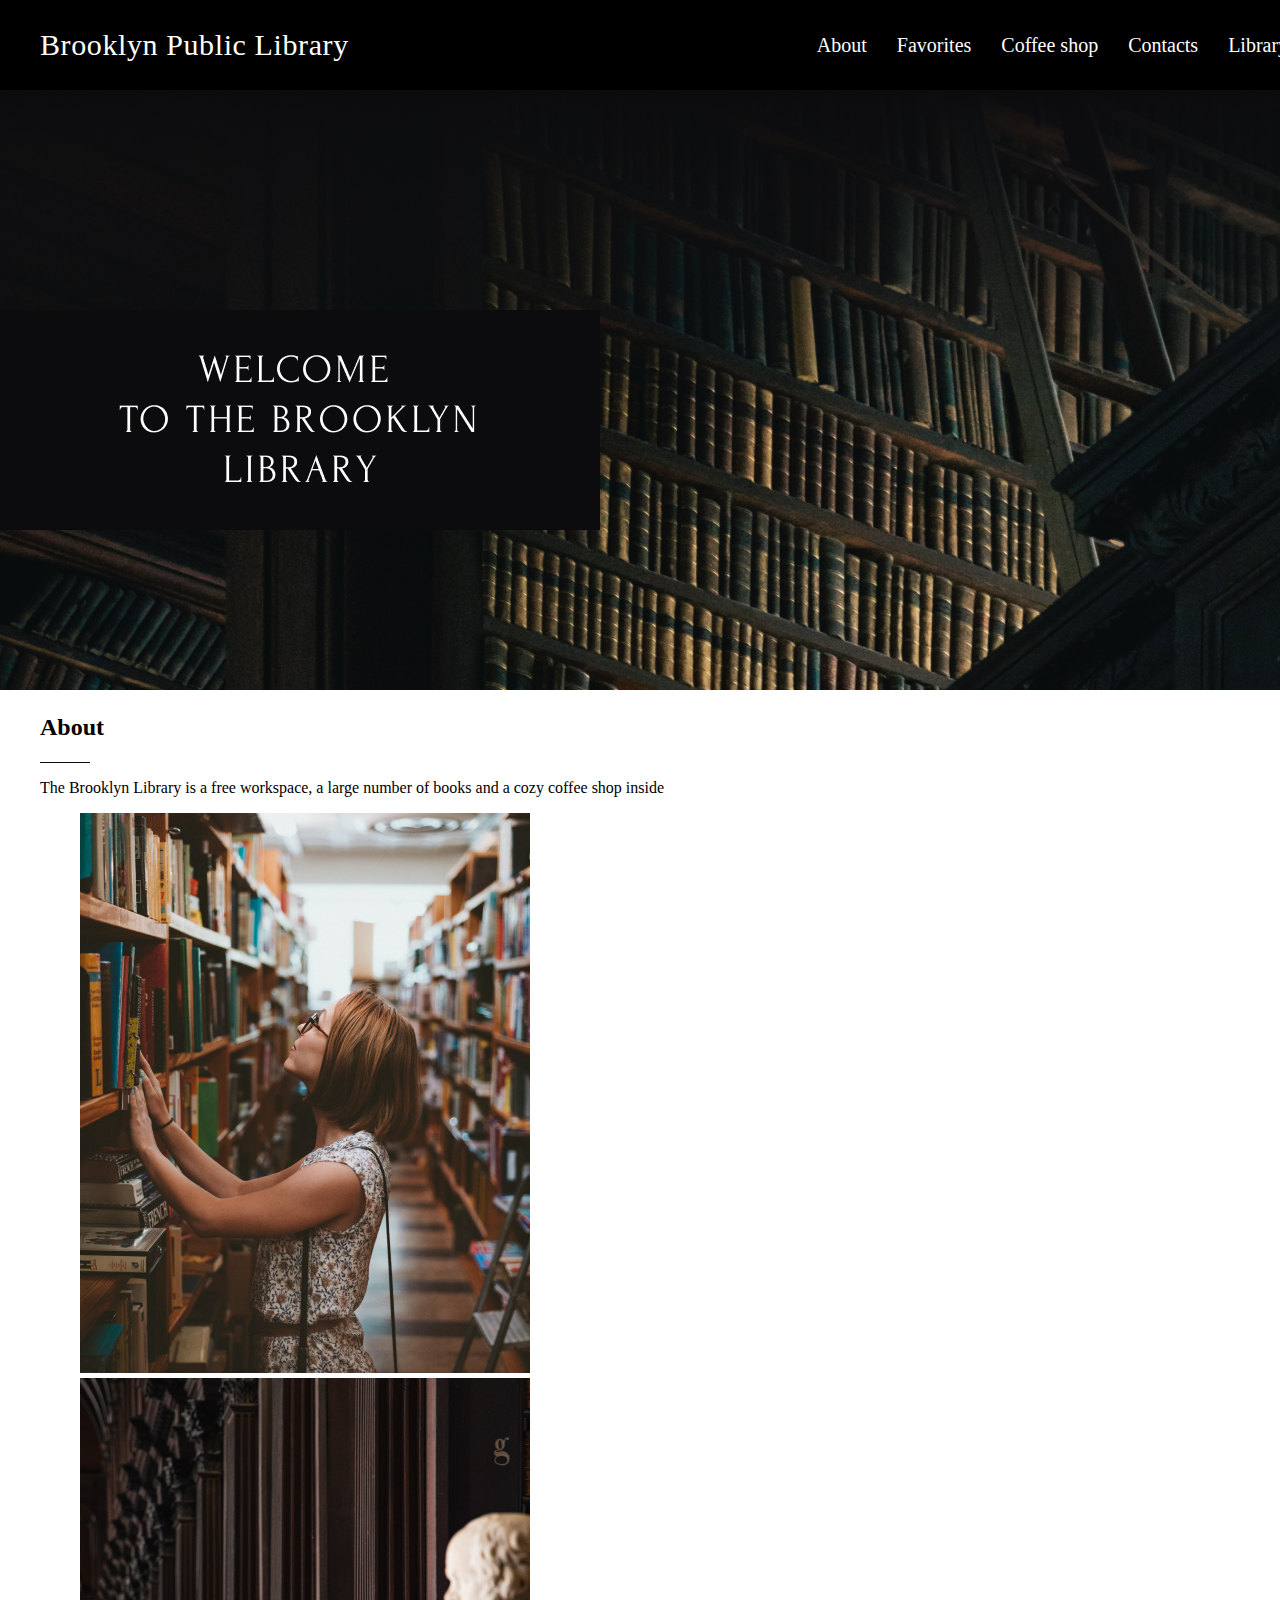
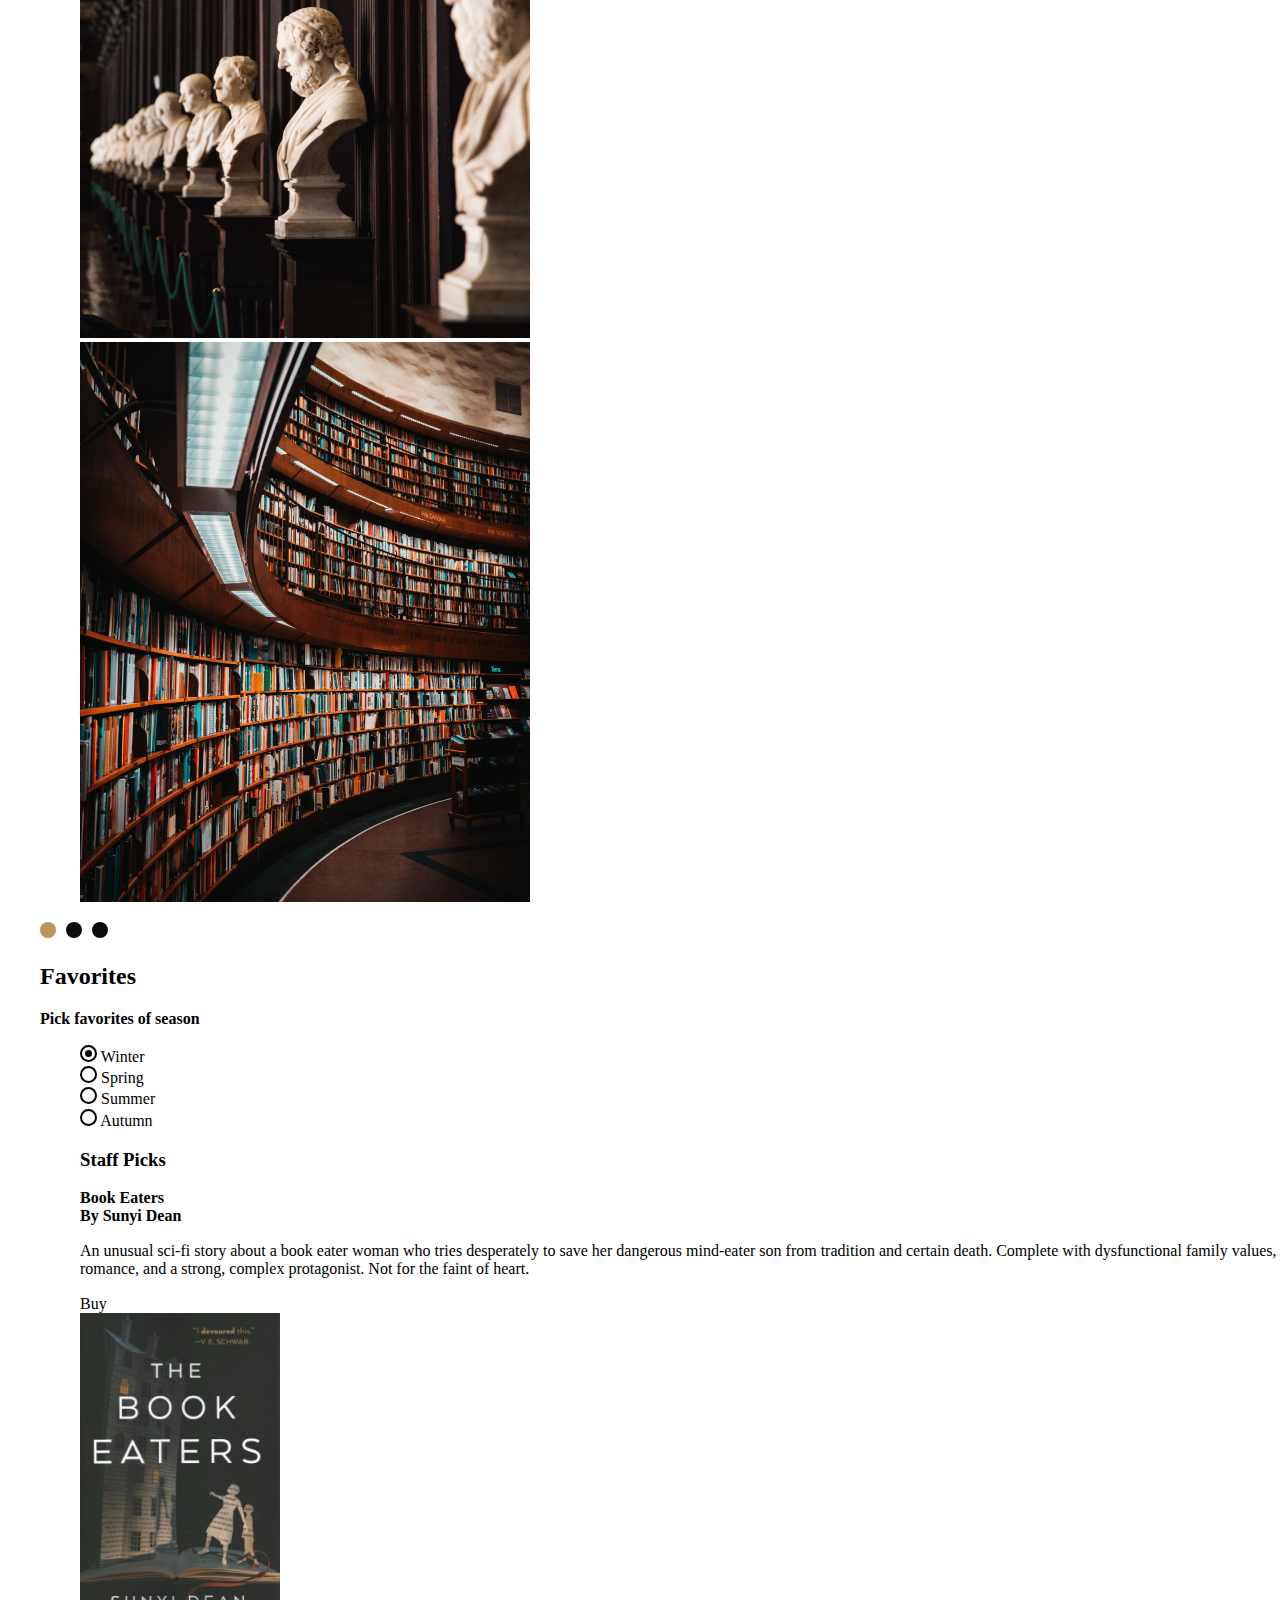
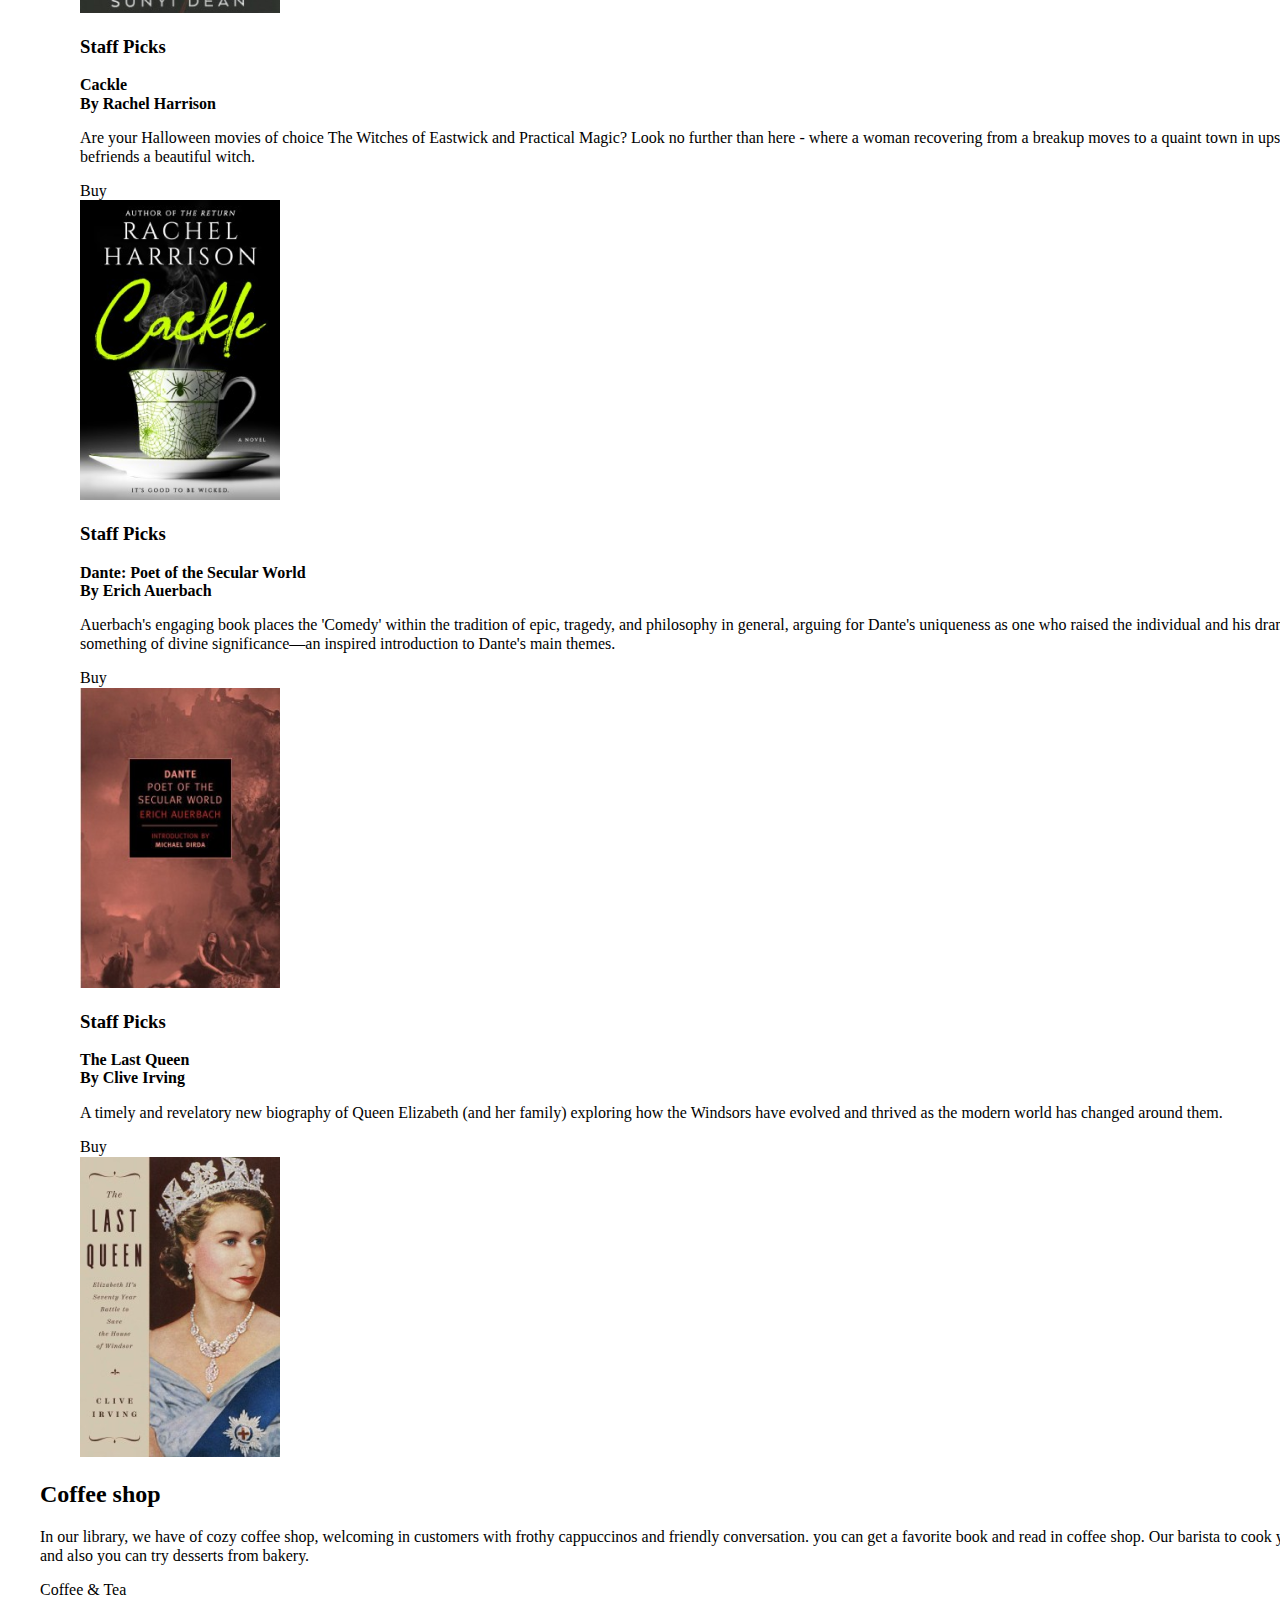
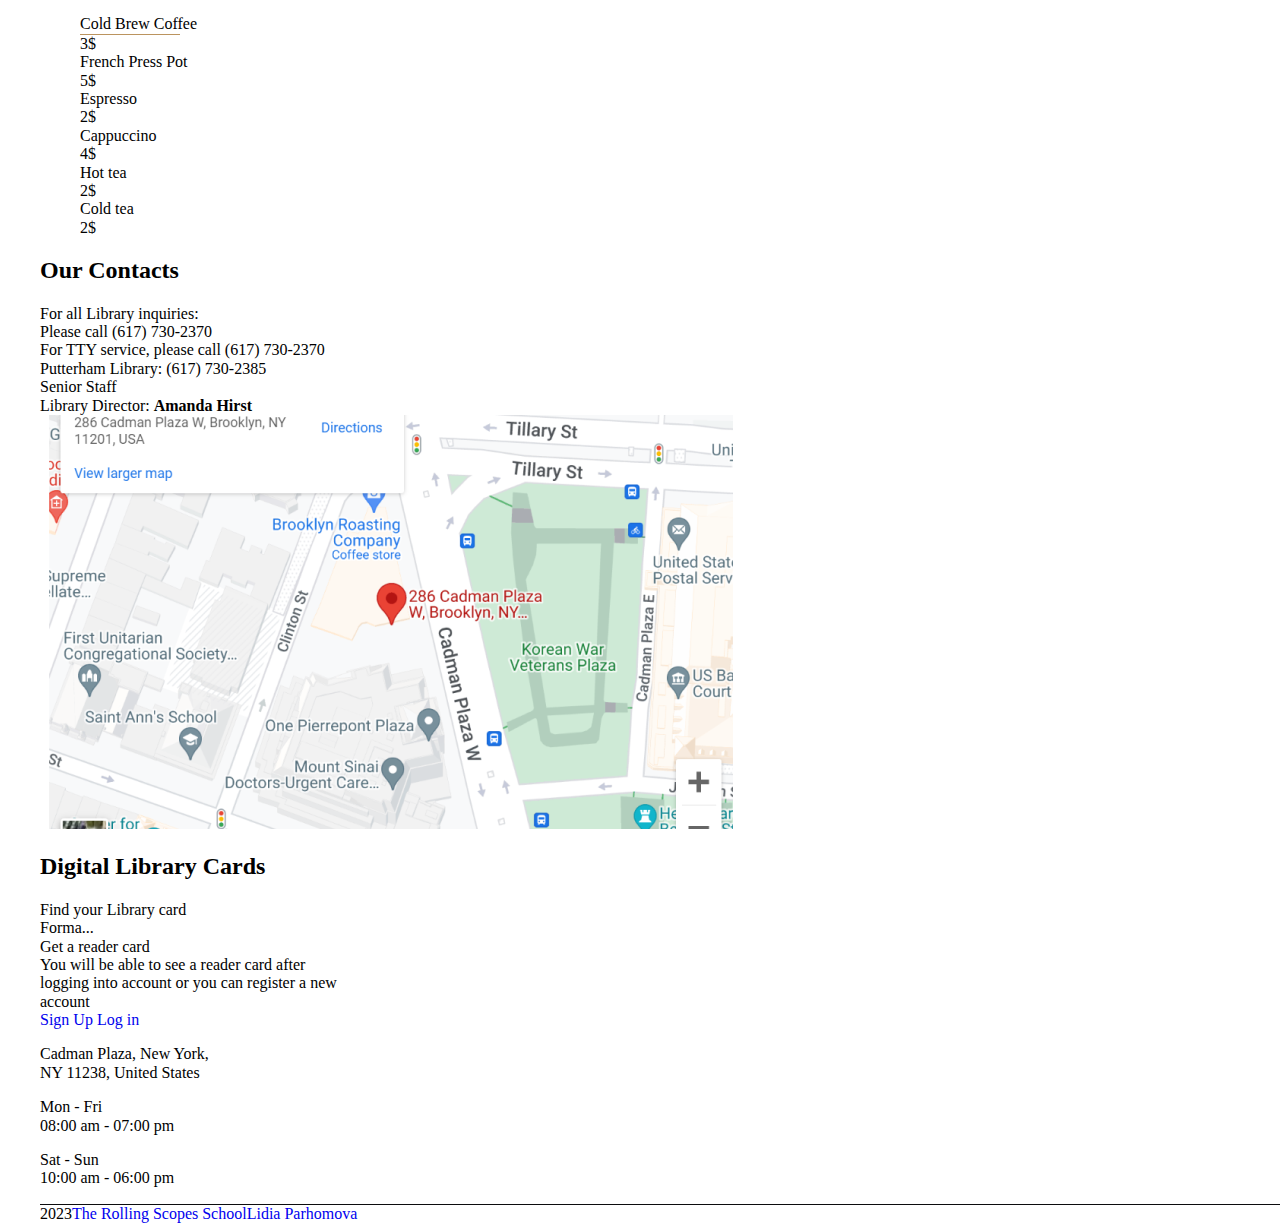
==== library/index.html @ a928fbb8 "feat: add basic page html" ====
<!DOCTYPE html>
<html lang="en">
<head>
  <meta charset="UTF-8">
  <meta name="viewport" content="width=device-width, initial-scale=1.0">
  <link rel="icon" href="img/favicon.ico">
  <title>Brooklyn Public Library</title>
  <link rel="stylesheet" href="css/normalize.css">
  <link rel="stylesheet" href="css/style.css">
</head>
<body>
  <header class="header">
    <div class="container header-container">
      <a href="#" class="logo">
        <h1 class="logo-text">Brooklyn Public Library</h1>
      </a>
      <nav class="nav">
        <ul class="nav-list">
          <li class="nav-item">
            <a href="" class="nav-link">About</a>
          </li>
          <li class="nav-item">
            <a href="" class="nav-link">Favorites</a>
          </li>
          <li class="nav-item">
            <a href="" class="nav-link">Coffee shop</a>
          </li>
          <li class="nav-item">
            <a href="" class="nav-link">Contacts</a>
          </li>
          <li class="nav-item">
            <a href="" class="nav-link">Library Card</a>
          </li>
        </ul>
      </nav>
      <a href="" class="icon-profil"><svg xmlns="http://www.w3.org/2000/svg" width="28" height="28" viewBox="0 0 28 28" fill="none">
        <path fill-rule="evenodd" clip-rule="evenodd"
          d="M28 14C28 21.732 21.732 28 14 28C6.26801 28 0 21.732 0 14C0 6.26801 6.26801 0 14 0C21.732 0 28 6.26801 28 14ZM18.6667 7.77778C18.6667 10.3551 16.5774 12.4444 14.0001 12.4444C11.4227 12.4444 9.33339 10.3551 9.33339 7.77778C9.33339 5.20045 11.4227 3.11111 14.0001 3.11111C16.5774 3.11111 18.6667 5.20045 18.6667 7.77778ZM19.4998 16.2781C20.9584 17.7367 21.7778 19.715 21.7778 21.7778H14L6.22225 21.7778C6.22225 19.715 7.0417 17.7367 8.50031 16.2781C9.95893 14.8194 11.9372 14 14 14C16.0628 14 18.0411 14.8194 19.4998 16.2781Z"
          fill="white" />
      </svg></a>
    </div>
  </header>
  <main>
    <section class="section-welcome">
      <img src="img/Welcome.png" alt="welcome" class="welcome">
    </section>

    <section class="section-about">
      <div class="container">
        <h2 class="section-heading">About</h2>
        <div class="section-line" style="background-color:#0C0C0E; width:50px; height:1px;"></div>
        <p class="section-about-description">
          The Brooklyn Library is a free workspace, a large number of books and a cozy coffee shop inside
        </p>
        <ul class="section-about-list">
          <li class="section-abou-item">
            <img class="section-about-img" src="img/image 1.png" alt="img1">
          </li>
          <li class="section-abou-item">
            <img class="section-about-img" src="img/image 2.png" alt="img2">
          </li>
          <li class="section-abou-item">
            <img class="section-about-img" src="img/image 3.png" alt="img3">
          </li>
        </ul>
        <div class="section-about-carusel">
          <svg xmlns="http://www.w3.org/2000/svg" width="68" height="16" viewBox="0 0 68 16" fill="none">
            <rect width="16" height="16" rx="8" fill="#BB945F" />
            <rect x="26" width="16" height="16" rx="8" fill="#0C0C0E" />
            <rect x="52" width="16" height="16" rx="8" fill="#0C0C0E" />
          </svg>
        </div>
      </div>
    </section>

    <section class="section-favorites">
      <div class="container">
        <h2 class="section-heading">Favorites</h2>
        <div class="section-line"></div>
        <strong class="section-favorites-sub-titel">Pick favorites of season</strong>
        <div class="section-favorites-radiobutons">
          <ul class="section-favorites-radiobutons-list">
            <li class="section-favorites-radiobutons-item">
              <svg xmlns="http://www.w3.org/2000/svg" width="17" height="17" viewBox="0 0 17 17" fill="none">
                <circle cx="8.5" cy="8.5" r="7.5" stroke="black" stroke-width="2" />
                <circle cx="8.5" cy="8.5" r="3.5" fill="black" />
              </svg>
              <span class="section-favorites-radiobutons-list-season">Winter</span>
            </li>
            <li class="section-favorites-radiobutons-item">
              <svg xmlns="http://www.w3.org/2000/svg" width="17" height="17" viewBox="0 0 17 17" fill="none">
                <circle cx="8.5" cy="8.5" r="7.5" stroke="black" stroke-width="2" />
              </svg>
              <span class="section-favorites-radiobutons-list-season">Spring</span>
            </li>
            <li class="section-favorites-radiobutons-item">
              <svg xmlns="http://www.w3.org/2000/svg" width="17" height="17" viewBox="0 0 17 17" fill="none">
                <circle cx="8.5" cy="8.5" r="7.5" stroke="black" stroke-width="2" />
              </svg>
              <span class="section-favorites-radiobutons-list-season">Summer</span>
            </li>
            <li class="section-favorites-radiobutons-item">
              <svg xmlns="http://www.w3.org/2000/svg" width="17" height="17" viewBox="0 0 17 17" fill="none">
                <circle cx="8.5" cy="8.5" r="7.5" stroke="black" stroke-width="2" />
              </svg>
              <span class="section-favorites-radiobutons-list-season">Autumn</span>
            </li>
          </ul>
        </div>
        <div class="section-favorites-cards">
          <div class="section-favorites-conteiner">
            <ul class="section-favorites-cards-list">
              <li class="section-favorites-cards-item">
                <div class="">
                  <h3 class="section-favorites-cards-item-heading">Staff Picks</h3>
                  <div class="section-favorites-cards-item-line"></div>
                  <strong class="section-favorites-cards-item-title">
                    <span class="upercase"> Book Eaters</span> <br> By Sunyi Dean
                  </strong>
                  <p class="section-favorites-cards-item-description">
                    An unusual sci-fi story about a book eater woman who tries desperately to save her dangerous mind-eater son from
                    tradition and certain death. Complete with dysfunctional family values, light Sapphic romance, and a strong, complex
                    protagonist. Not for the faint of heart.
                  </p>
                  <div class="buton">
                    Buy
                  </div>
                </div>
                <img src="img/book1.png" alt="book">
              </li>
              <li class="section-favorites-cards-item">
                <div class="">
                  <h3 class="section-favorites-cards-item-heading">Staff Picks</h3>
                  <div class="section-favorites-cards-item-line"></div>
                  <strong class="section-favorites-cards-item-title">
                    <span class="upercase">Cackle
                    </span> <br> By Rachel Harrison
                  </strong>
                  <p class="section-favorites-cards-item-description">
                    Are your Halloween movies of choice The Witches of Eastwick and Practical Magic? Look no further than here - where a
                    woman recovering from a breakup moves to a quaint town in upstate New York and befriends a beautiful witch.
                  </p>
                  <div class="buton">
                    Buy
                  </div>
                </div>
                <img src="img/book3.png" alt="book">
              </li>
              <li class="section-favorites-cards-item">
                <div class="">
                  <h3 class="section-favorites-cards-item-heading">Staff Picks</h3>
                  <div class="section-favorites-cards-item-line"></div>
                  <strong class="section-favorites-cards-item-title">
                    <span class="upercase">Dante: Poet of the Secular World
                    </span> <br>By Erich Auerbach
                  </strong>
                  <p class="section-favorites-cards-item-description">
                    Auerbach's engaging book places the 'Comedy' within the tradition of epic, tragedy, and philosophy in general, arguing
                    for Dante's uniqueness as one who raised the individual and his drama of soul into something of divine significance—an
                    inspired introduction to Dante's main themes.
                  </p>
                  <div class="buton">
                    Buy
                  </div>
                </div>
                <img src="img/book2.png" alt="book">
              </li>
              <li class="section-favorites-cards-item">
                <div class="">
                  <h3 class="section-favorites-cards-item-heading">Staff Picks</h3>
                  <div class="section-favorites-cards-item-line"></div>
                  <strong class="section-favorites-cards-item-title">
                    <span class="upercase">The Last Queen
                    </span> <br>By Clive Irving
                  </strong>
                  <p class="section-favorites-cards-item-description">
                    A timely and revelatory new biography of Queen Elizabeth (and her family) exploring how the Windsors have evolved and
                    thrived as the modern world has changed around them.
                  </p>
                  <div class="buton-hower">
                    Buy
                  </div>
                </div>
                <img src="img/book4.png" alt="book">
              </li>
            </ul>
          </div>
        </div>
      </div>
    </section>

    <section class="section-coffee-shop">
      <div class="container">
        <h2 class="section-heading">
          Coffee shop
        </h2>
        <div class="section-line"></div>
        <p class="section-coffee-shop-description">
          In our library, we have of cozy coffee shop, welcoming in customers with frothy cappuccinos and friendly conversation.
          you can get a favorite book and read in coffee shop. Our barista to cook you best coffee, and also you can try desserts
          from bakery.
        </p>
        <div class="section-coffee-shop-blocks">
          <div class="section-coffee-shop-blocks-section1">
            <div class="section-heading-coffeeshop">
              Coffee & Tea
            </div>
            <ul class="section-coffee-shop-blocks-items">
              <li class="section-coffee-shop-blocks-punkt">
                <span class="">Cold Brew Coffee</span><div class="section-coffee-shop-blocks-punkt-line" style="background-color:#BB945F; width:100px; height:1px;"></div>3$
              </li>
              <li class="section-coffee-shop-blocks-punkt">
                <span class="">French Press Pot</span><div class="section-coffee-shop-blocks-punkt-line"></div>5$
              </li>
              <li class="section-coffee-shop-blocks-punkt">
                <span class="">Espresso</span><div class="section-coffee-shop-blocks-punkt-line"></div>2$
              </li>
              <li class="section-coffee-shop-blocks-punkt">
                <span class="">Cappuccino</span><div class="section-coffee-shop-blocks-punkt-line"></div>4$
              </li>
              <li class="section-coffee-shop-blocks-punkt">
                <span class="">Hot tea</span><div class="section-coffee-shop-blocks-punkt-line"></div>2$
              </li>
              <li class="section-coffee-shop-blocks-punkt">
                <span class="">Cold tea</span><div class="section-coffee-shop-blocks-punkt-line"></div>2$
              </li>
            </ul>
          </div>
        </div>
      </div>
    </section>

    <section class="section-contacts">
      <div class="container">
        <h2 class="section-heading">Our Contacts</h2>
        <div class="section-line"></div>
        <div>
          <div class="section-contacts-descriptio">
            <div class="section-contacts-descriptio-title">
              For all Library inquiries:
            </div>
            <div class="section-contacts-descriptio-item">
              Please call (617) 730-2370
            </div>
            <div class="section-contacts-descriptio-item">
              For TTY service, please call (617) 730-2370
            </div>
            <div class="section-contacts-descriptio-item">
              Putterham Library: (617) 730-2385
            </div>
            <div class="section-contacts-descriptio-title">
              Senior Staff
            </div>
            <div class="section-contacts-descriptio-item">
              Library Director: <strong> Amanda Hirst</strong>
            </div>
          </div>
          <div class="section-contacts-map">
            <img src="img/map.png" alt="map">
          </div>
        </div>
      </div>
    </section>
    <section class="section-cards">
      <div class="container">
        <h2 class="section-heading">
          Digital Library Cards
        </h2>
        <div class="section-line"></div>
        <div class="section-cards-blok-forma">
          <div class="section-cards-blok-form-titel">
            Find your Library card
          </div>
          <div class="section-cards-blok-form">
            Forma...
          </div>
        </div>
        <div class="section-cards-blok-description">
          <div class="section-cards-blok-description-title">
            Get a reader card
          </div>
          <div class="section-cards-blok-description-text">
            You will be able to see a reader card after<br> logging into account or you can register a new<br> account
          </div>
          <div class="section-cards-blok-description-btns">
            <a href="#">Sign Up</a> <a href="#">Log in</a>
          </div>
        </div>
      </div>
    </section>
  </main>
  <footer>
    <div class="container">
      <div>
        <div>
          <p> Cadman Plaza, New York,<br> NY 11238, United States</p>
          <div class="">
            <ul class="footer-social-list">
              <li class="footer-social-item">
                <a class="footer-social-link">
                  <span class="footer-social-icon"></span>
                </a>
              </li>
              <li class="footer-social-item">
                <a class="footer-social-link">
                  <span class="footer-social-icon"></span>
                </a>
              </li>
              <li class="footer-social-item">
                <a class="footer-social-link">
                  <span class="footer-social-icon"></span>
                </a>
              </li>
            </ul>
          </div>
        </div>
        <div>
          <p>Mon - Fri<br> 08:00 am - 07:00 pm</p>
          <p>Sat - Sun<br> 10:00 am - 06:00 pm</p>
        </div>
      </div>
      <div class="section-line" style="background-color:#0C0C0E; width:1400px; height:1px;"></div>
      <div>2023<a href="https://rs.school/js-stage0/">The Rolling Scopes School</a><a href="#">Lidia Parhomova</a></div>
    </div>
  </footer>
</body>
</html>
---- library/css/style.css ----
*{
  box-sizing:border-box;
}
body{
  width: 1440px;
}
ul{
  list-style: none;
}
a{
  text-decoration: none;
}
img{
  max-width: 100%;
}
.container{
  max-width: 1400px;
  margin-left: auto;
  margin-right: auto;
  padding-left: 20px;
  padding-right: 20px;
}
.header{
  background-color:black;
  height: 90px;
}
.header-container{
  display: flex;
  height: 100%;
  align-items: center;
}
.logo{
  margin-right: auto;
}
.logo-text{
  color: #FFF;
    font-family: Forum;
    font-size: 30px;
    font-style: normal;
    font-weight: 400;
    line-height: 50px;
    letter-spacing: 0.6px;
}
.nav-list{
  display: flex;
}
.nav-item:not(:last-child){
  margin-right: 30px;
}
.icon-profil{
  margin-left: 40px;
}
.nav-link{
  color: #FFF;
    font-family: Inter;
    font-size: 20px;
    font-style: normal;
    font-weight: 400;
    line-height: 50px;
}
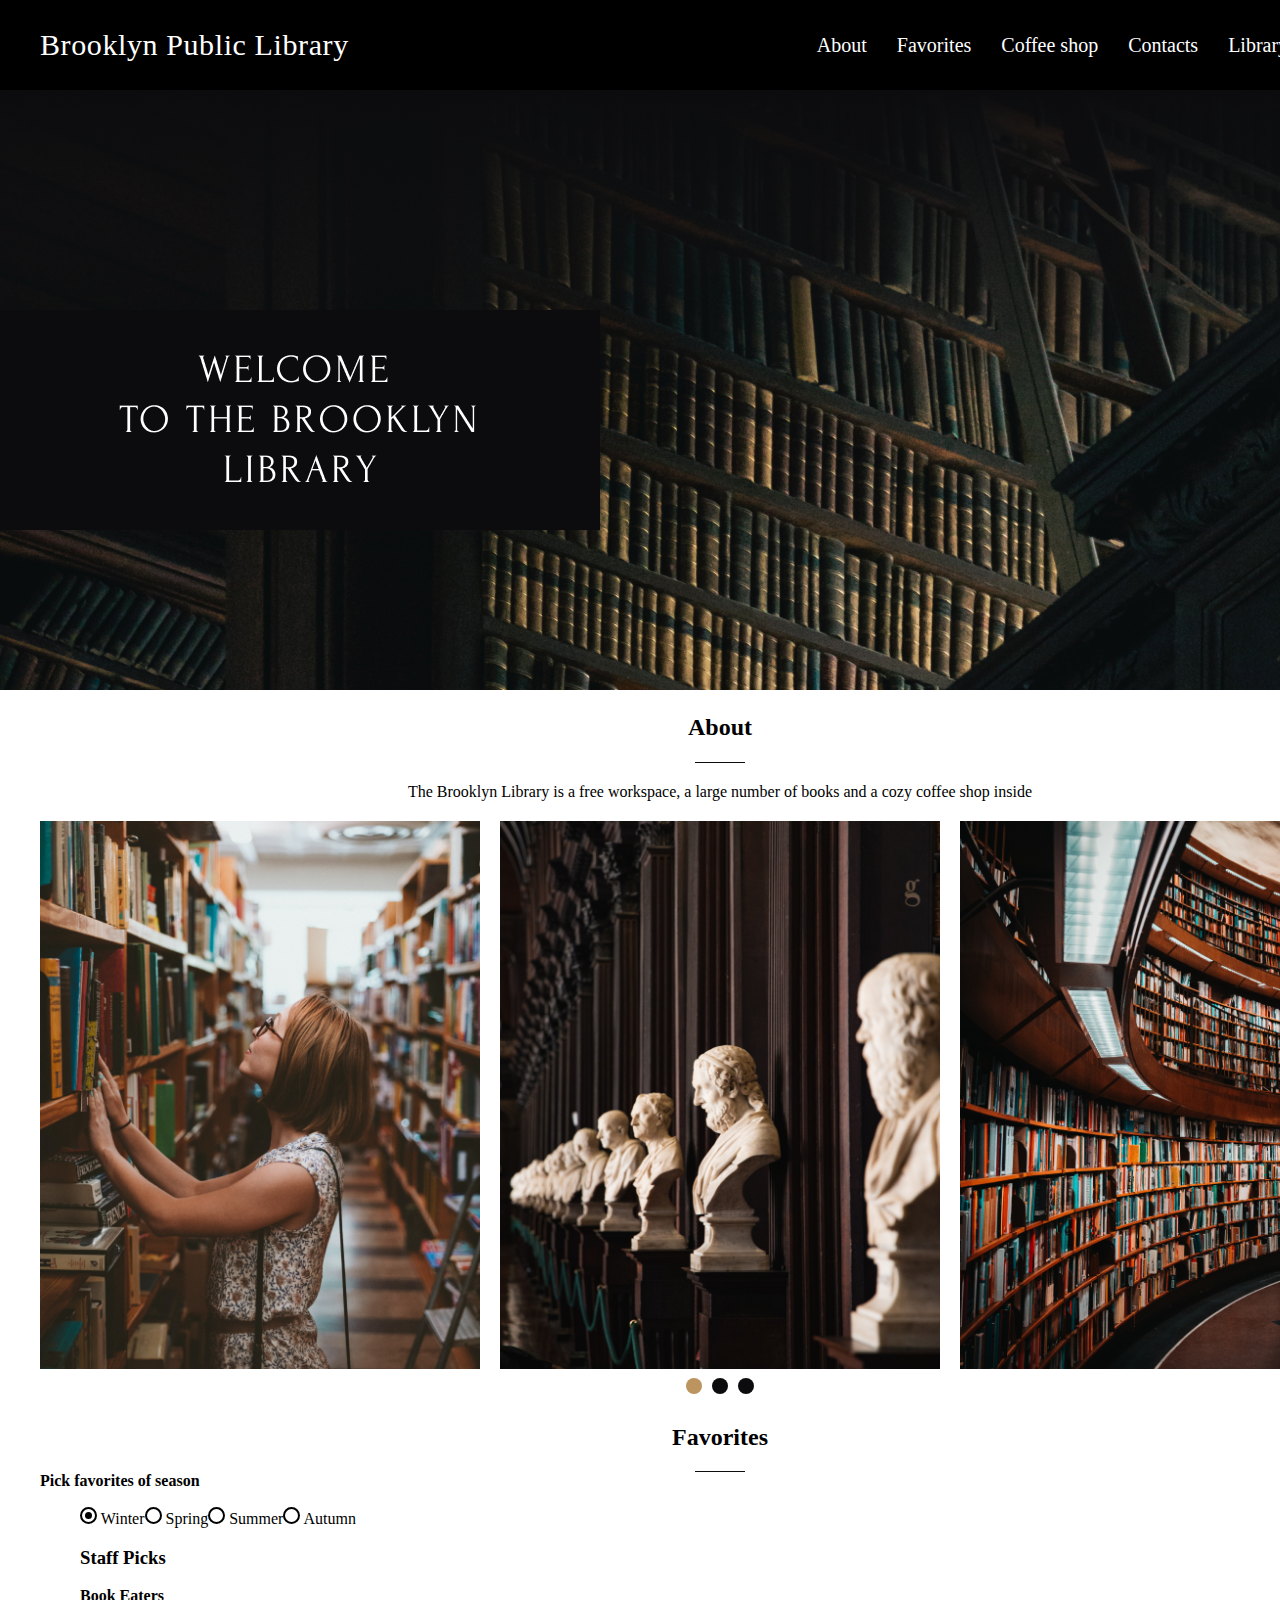
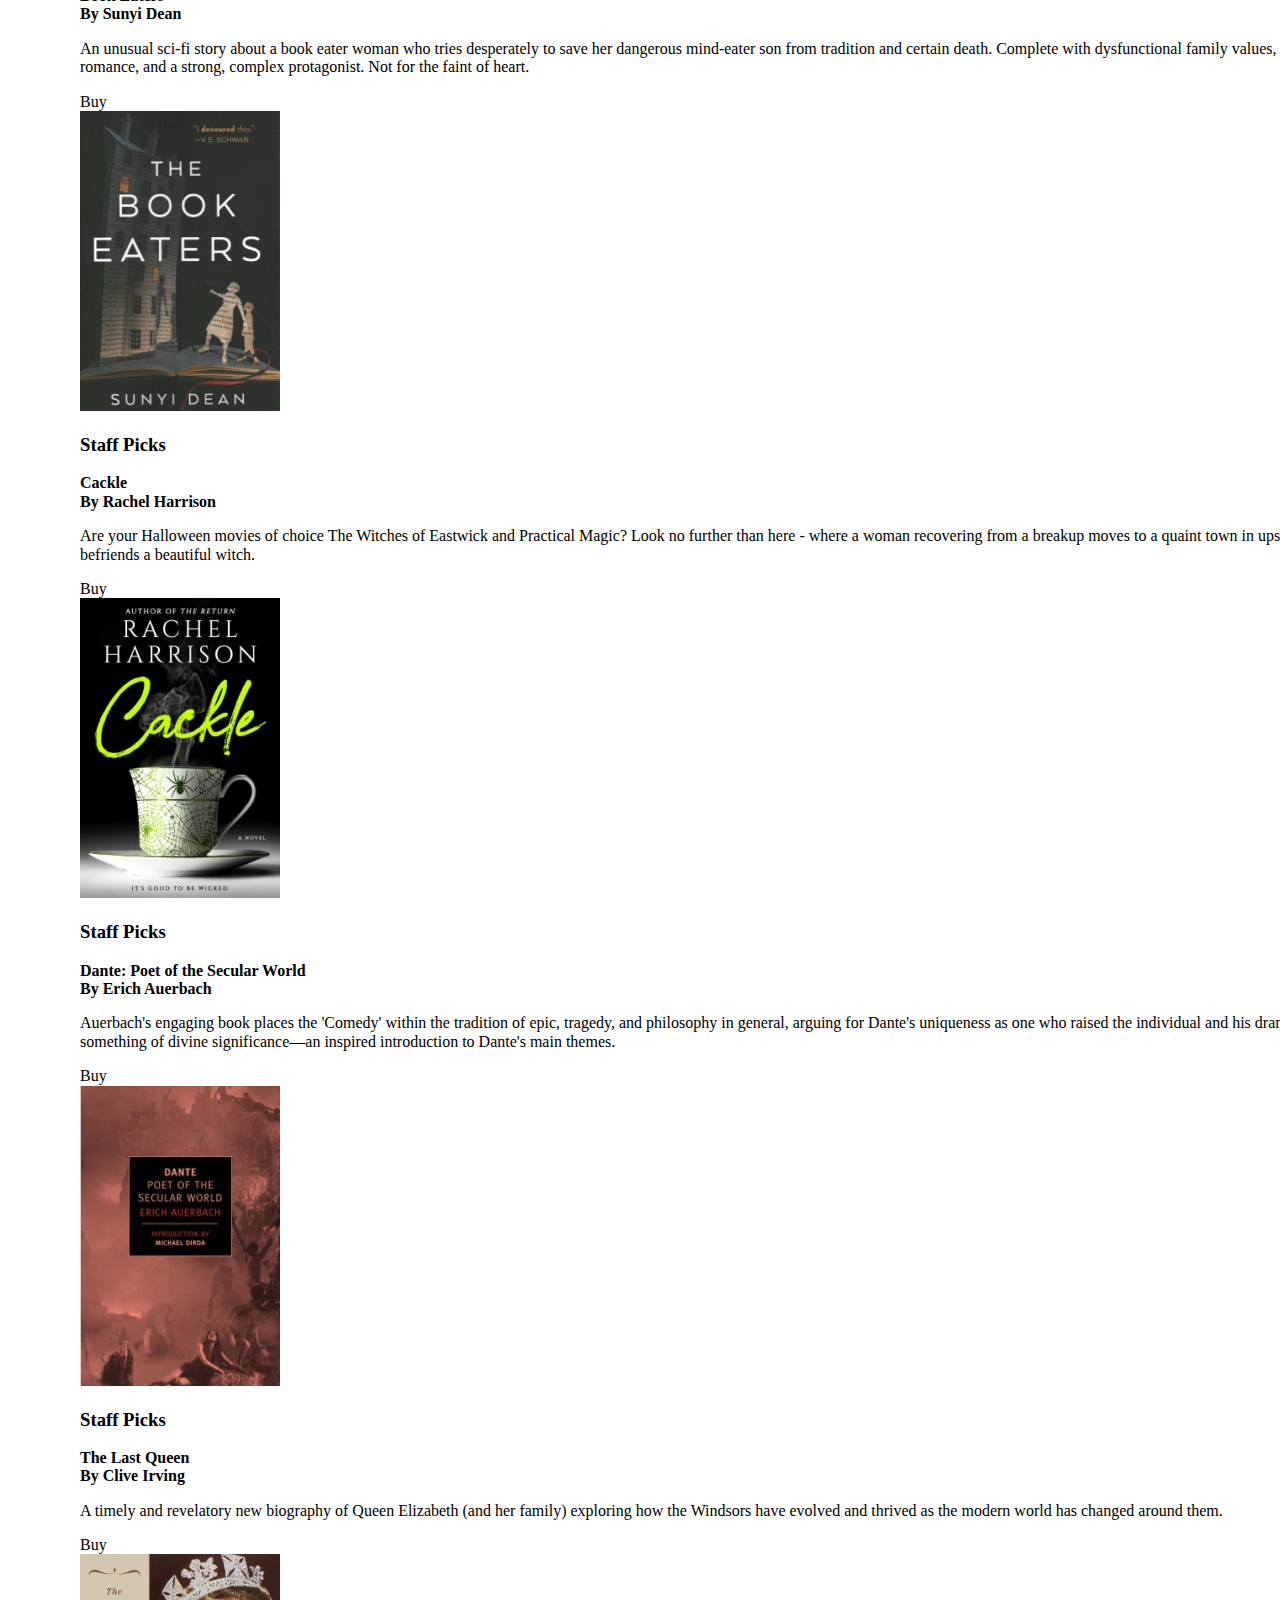
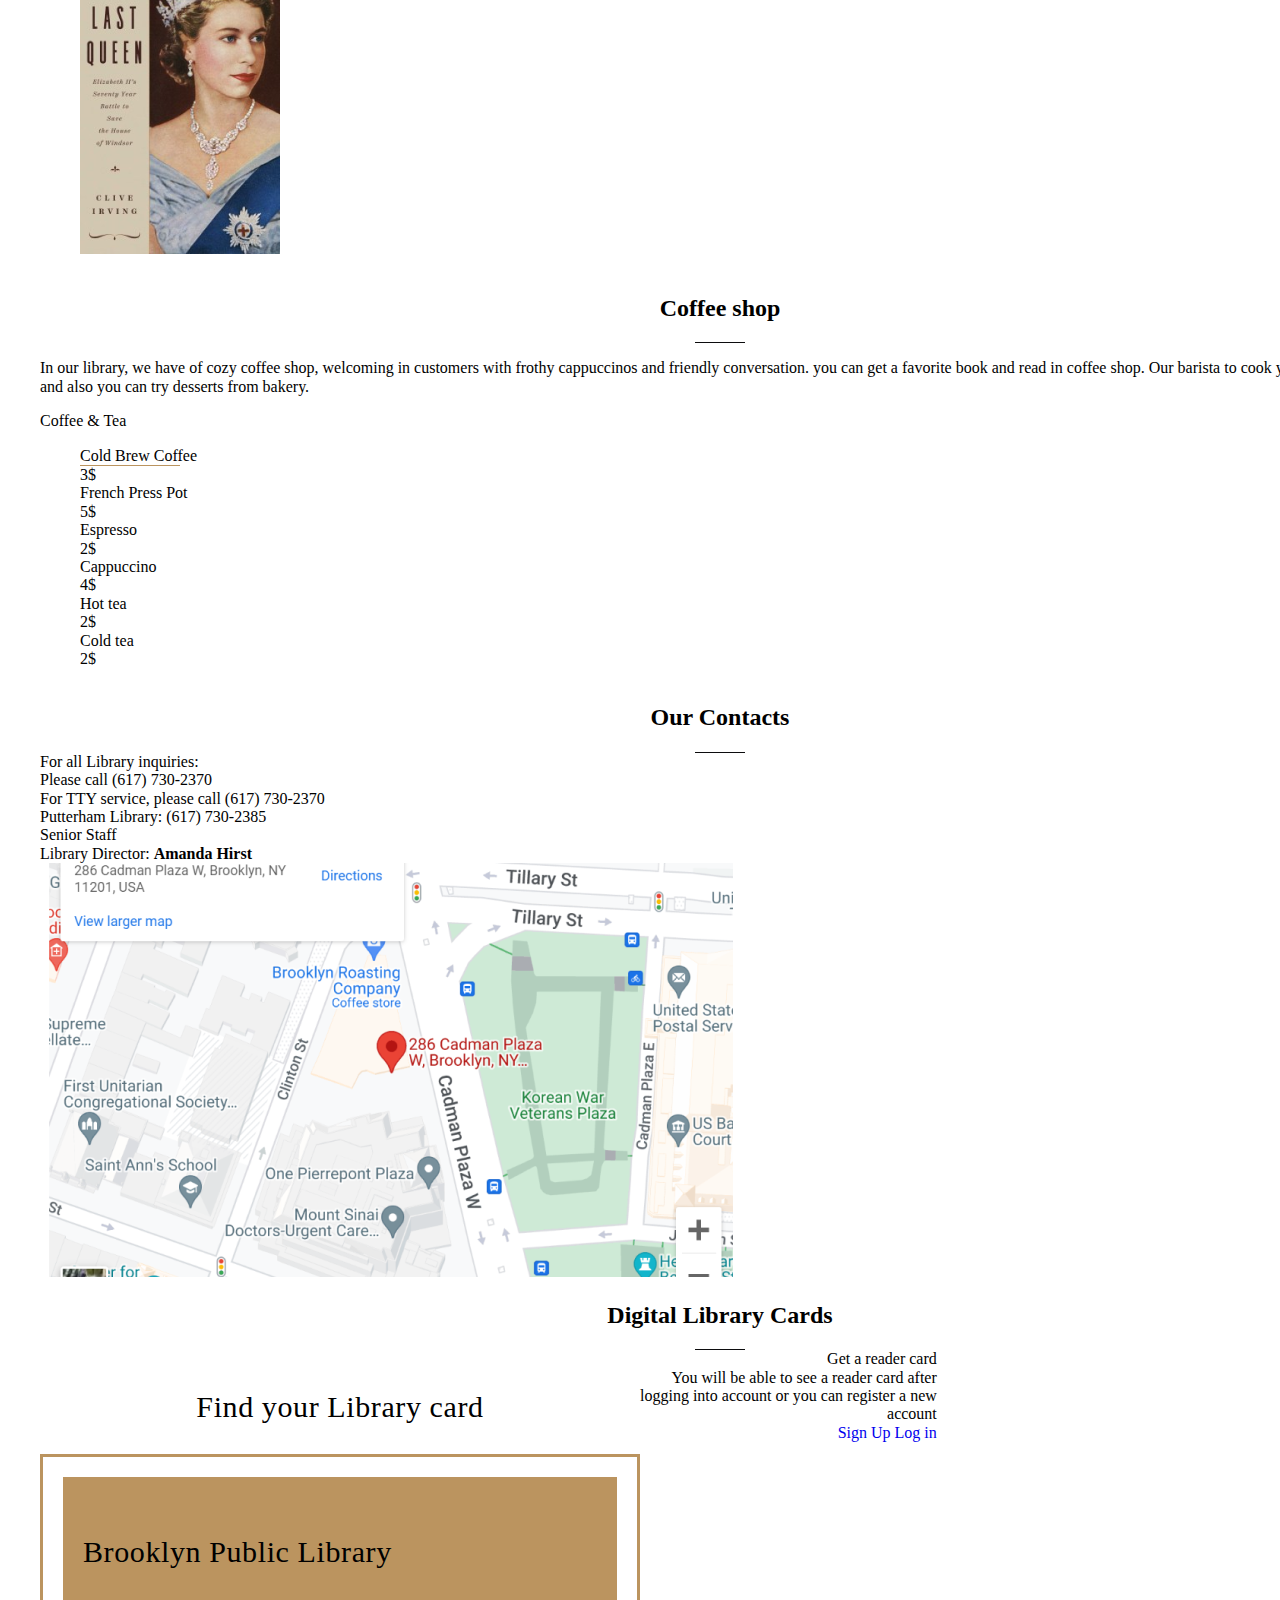
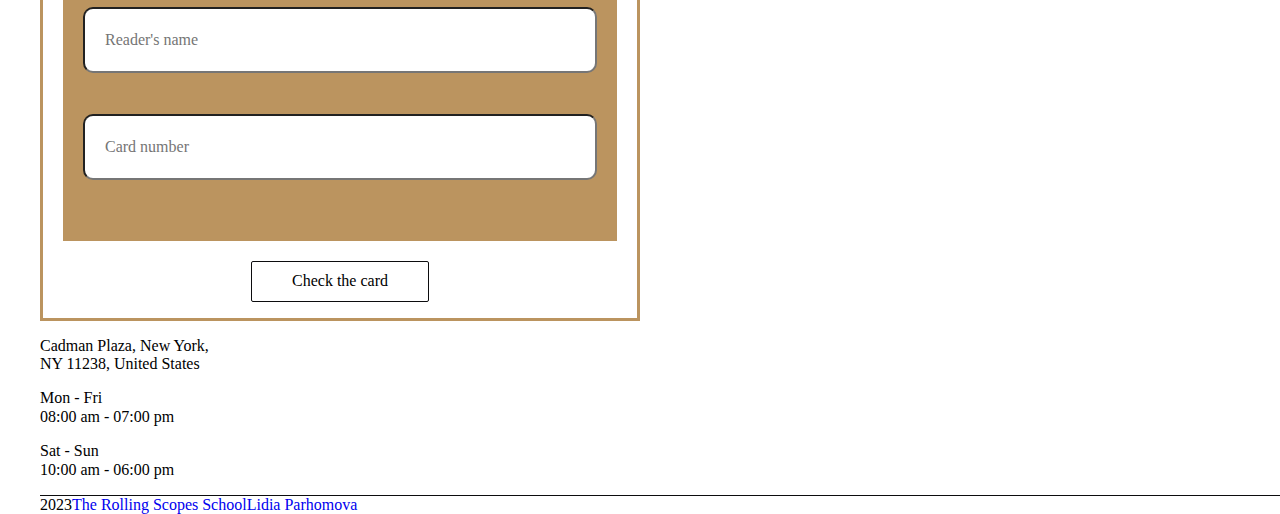
==== commit 7a14acdd: "feat: add basic page layout" ====
--- a/library/index.html
+++ b/library/index.html
@@ -48,18 +48,18 @@
     <section class="section-about">
       <div class="container">
         <h2 class="section-heading">About</h2>
-        <div class="section-line" style="background-color:#0C0C0E; width:50px; height:1px;"></div>
+        <div class="section-line"></div>
         <p class="section-about-description">
           The Brooklyn Library is a free workspace, a large number of books and a cozy coffee shop inside
         </p>
         <ul class="section-about-list">
-          <li class="section-abou-item">
+          <li class="section-about-item">
             <img class="section-about-img" src="img/image 1.png" alt="img1">
           </li>
-          <li class="section-abou-item">
+          <li class="section-about-item">
             <img class="section-about-img" src="img/image 2.png" alt="img2">
           </li>
-          <li class="section-abou-item">
+          <li class="section-about-item">
             <img class="section-about-img" src="img/image 3.png" alt="img3">
           </li>
         </ul>
@@ -267,13 +267,21 @@
           Digital Library Cards
         </h2>
         <div class="section-line"></div>
+        <div class="section-2block">
         <div class="section-cards-blok-forma">
           <div class="section-cards-blok-form-titel">
-            Find your Library card
-          </div>
+            Find your Library card</div>
           <div class="section-cards-blok-form">
-            Forma...
-          </div>
+            <form action="" class="form">
+              <div class="form-block-input">
+                <p class="form-title">Brooklyn Public Library</p>
+                <p><input name="login" placeholder="Reader's name " class="form-control"></p>
+                <p><input type="password" name="pass" placeholder="Card number" class="form-control"></p>
+              </div>
+              <p class="form-btn-block"><button class="form-btm">Check the card</button></p>
+            </form>
+          </div>
+          
         </div>
         <div class="section-cards-blok-description">
           <div class="section-cards-blok-description-title">
@@ -285,6 +293,7 @@
           <div class="section-cards-blok-description-btns">
             <a href="#">Sign Up</a> <a href="#">Log in</a>
           </div>
+        </div>
         </div>
       </div>
     </section>
@@ -320,7 +329,7 @@
         </div>
       </div>
       <div class="section-line" style="background-color:#0C0C0E; width:1400px; height:1px;"></div>
-      <div>2023<a href="https://rs.school/js-stage0/">The Rolling Scopes School</a><a href="#">Lidia Parhomova</a></div>
+      <div>2023<a href="https://rs.school/js-stage0/">The Rolling Scopes School</a><a href="https://github.com/Lidia-Anna/rsschool-cv.git">Lidia Parhomova</a></div>
     </div>
   </footer>
 </body>
--- a/library/css/style.css
+++ b/library/css/style.css
@@ -3,6 +3,7 @@
 }
 body{
   width: 1440px;
+  margin: 0 auto;
 }
 ul{
   list-style: none;
@@ -57,4 +58,111 @@
     font-style: normal;
     font-weight: 400;
     line-height: 50px;
+}
+/*About*/
+.section-about{
+
+}
+.section-heading{
+  text-align: center;
+  margin: 0;
+  padding-top: 20px;
+  padding-bottom: 20px;
+}
+.section-line{
+    background-color: #0C0C0E;
+    width: 50px;
+    height: 1px;
+    text-align: center;
+    margin: auto;
+}
+.section-about-description{
+      text-align: center;
+      margin: 0;
+      padding-top: 20px;
+      padding-bottom: 20px;
+}
+.section-about-list{
+  display: flex;
+  flex: 1 1 25px;
+  margin: 0;
+  padding: 0;
+}
+.section-about-carusel{
+  text-align: center;
+  padding: 5px;
+}
+.section-about-item:not(:last-child){
+  /*justify-content: space-between;*/
+  margin-right: 20px;
+  padding: 0;
+}
+/*Favorites */
+.section-favorites-sub-titel{
+  text-align: left;
+    margin: 0;
+    padding-top: 20px;
+    padding-bottom: 20px;
+}
+.section-favorites-radiobutons-list{
+  display: flex;
+}
+.section-2block{
+  display: flex;
+}
+.section-cards-blok-form-titel{
+  color: #000;
+    font-family: Inter;
+    font-size: 30px;
+    font-style: normal;
+    font-weight: 400;
+    line-height: normal;
+    letter-spacing: 0.6px;
+    text-align: center;
+    width: 600px;
+    margin-bottom: 30px;
+    margin-top: 40px;
+}
+.form{
+  border: 3px solid #BB945F;
+    background: #FFF;
+    width: 600px;
+}
+.form-block-input{
+  background: #BB945F;
+  margin: 20px;
+  padding: 20px;
+}
+.form-control{
+    border-radius: 10px;
+    background: #FFF;
+    width: 100%;
+    height: 66px;
+    margin-bottom: 25px;
+    padding-left: 20px;
+}
+.form-control p:last-child {
+  margin-bottom: -5px;
+}
+.form-title{
+  color: #000;
+    font-family: Forum;
+    font-size: 30px;
+    font-style: normal;
+    font-weight: 400;
+    line-height: 50px;
+    letter-spacing: 0.6px;
+}
+.form-btm{
+  border-radius: 2px;
+    border: 1px solid #0C0C0E;
+    padding: 10px 40px;
+    text-align: center;
+    background: #FFF;
+}
+.form-btn-block{
+  text-align: center;
+}
+.section-cards-blok-description{
+  text-align: right;
 }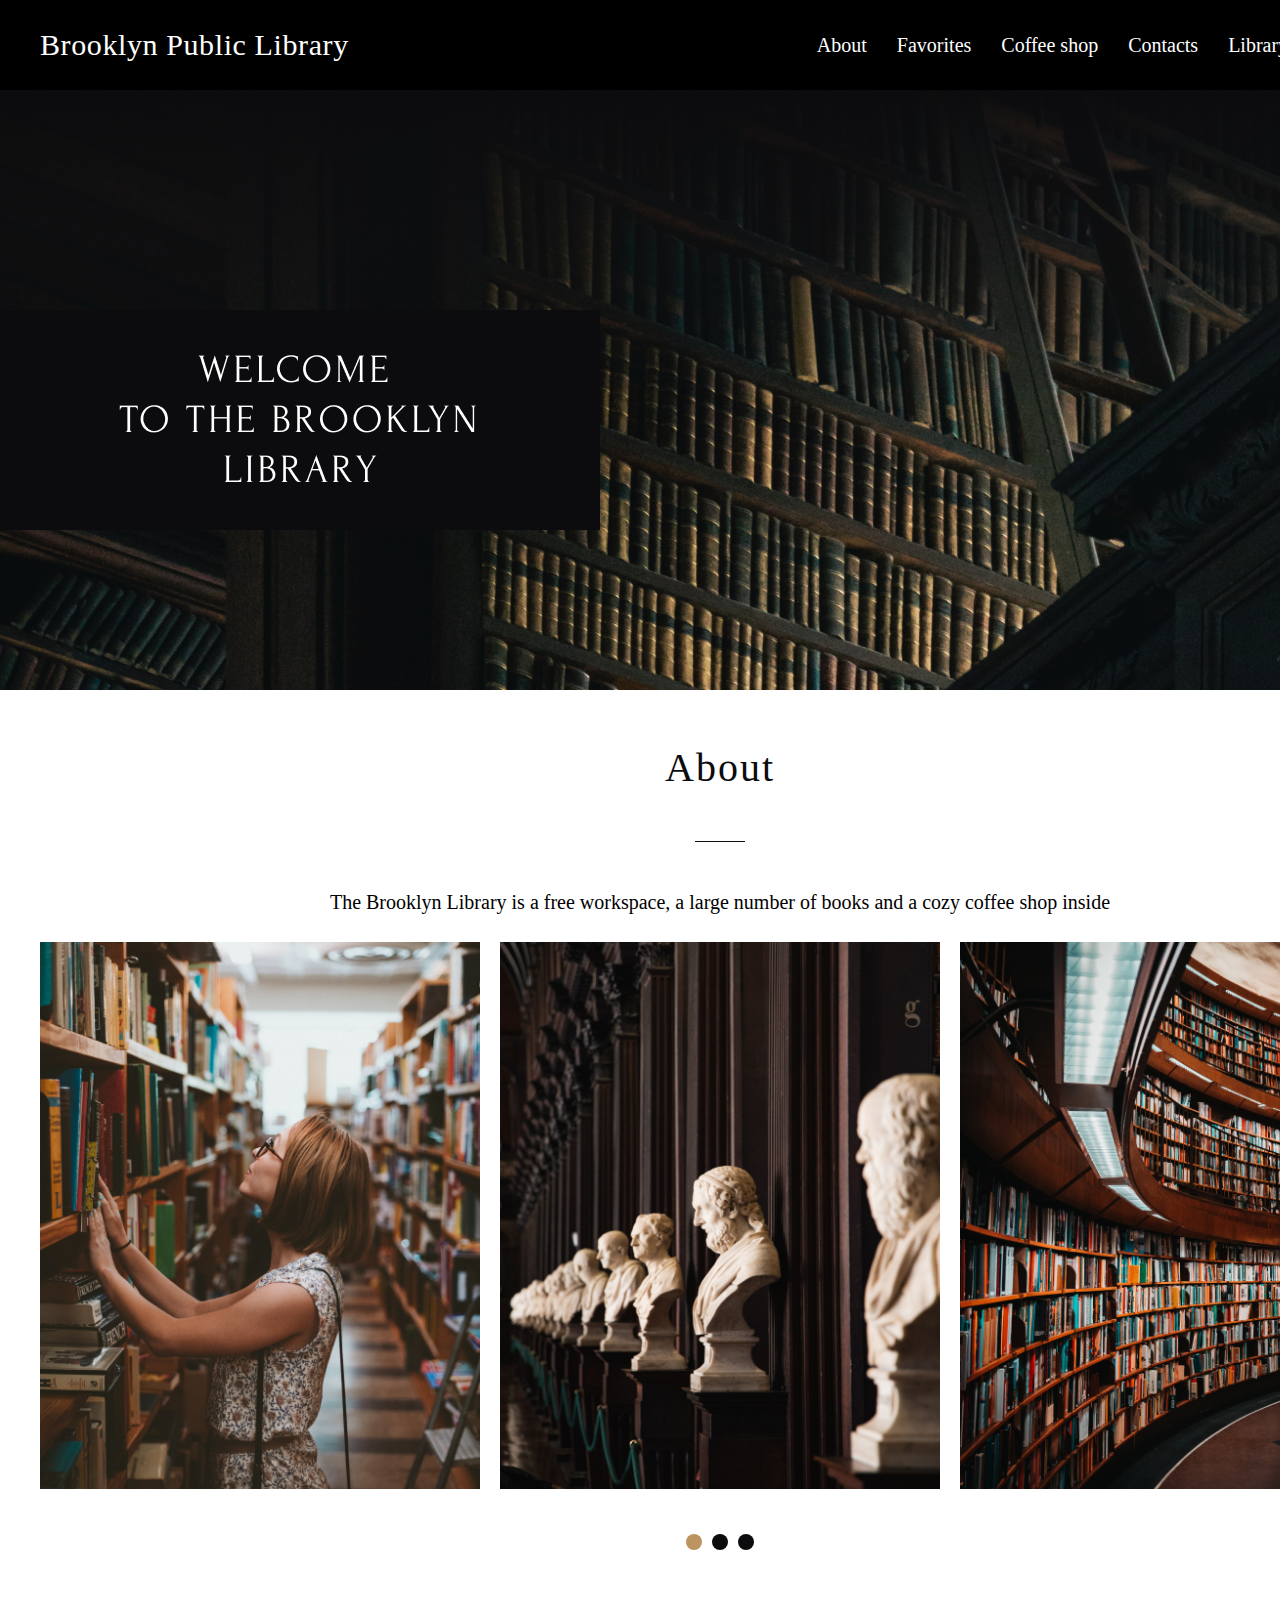
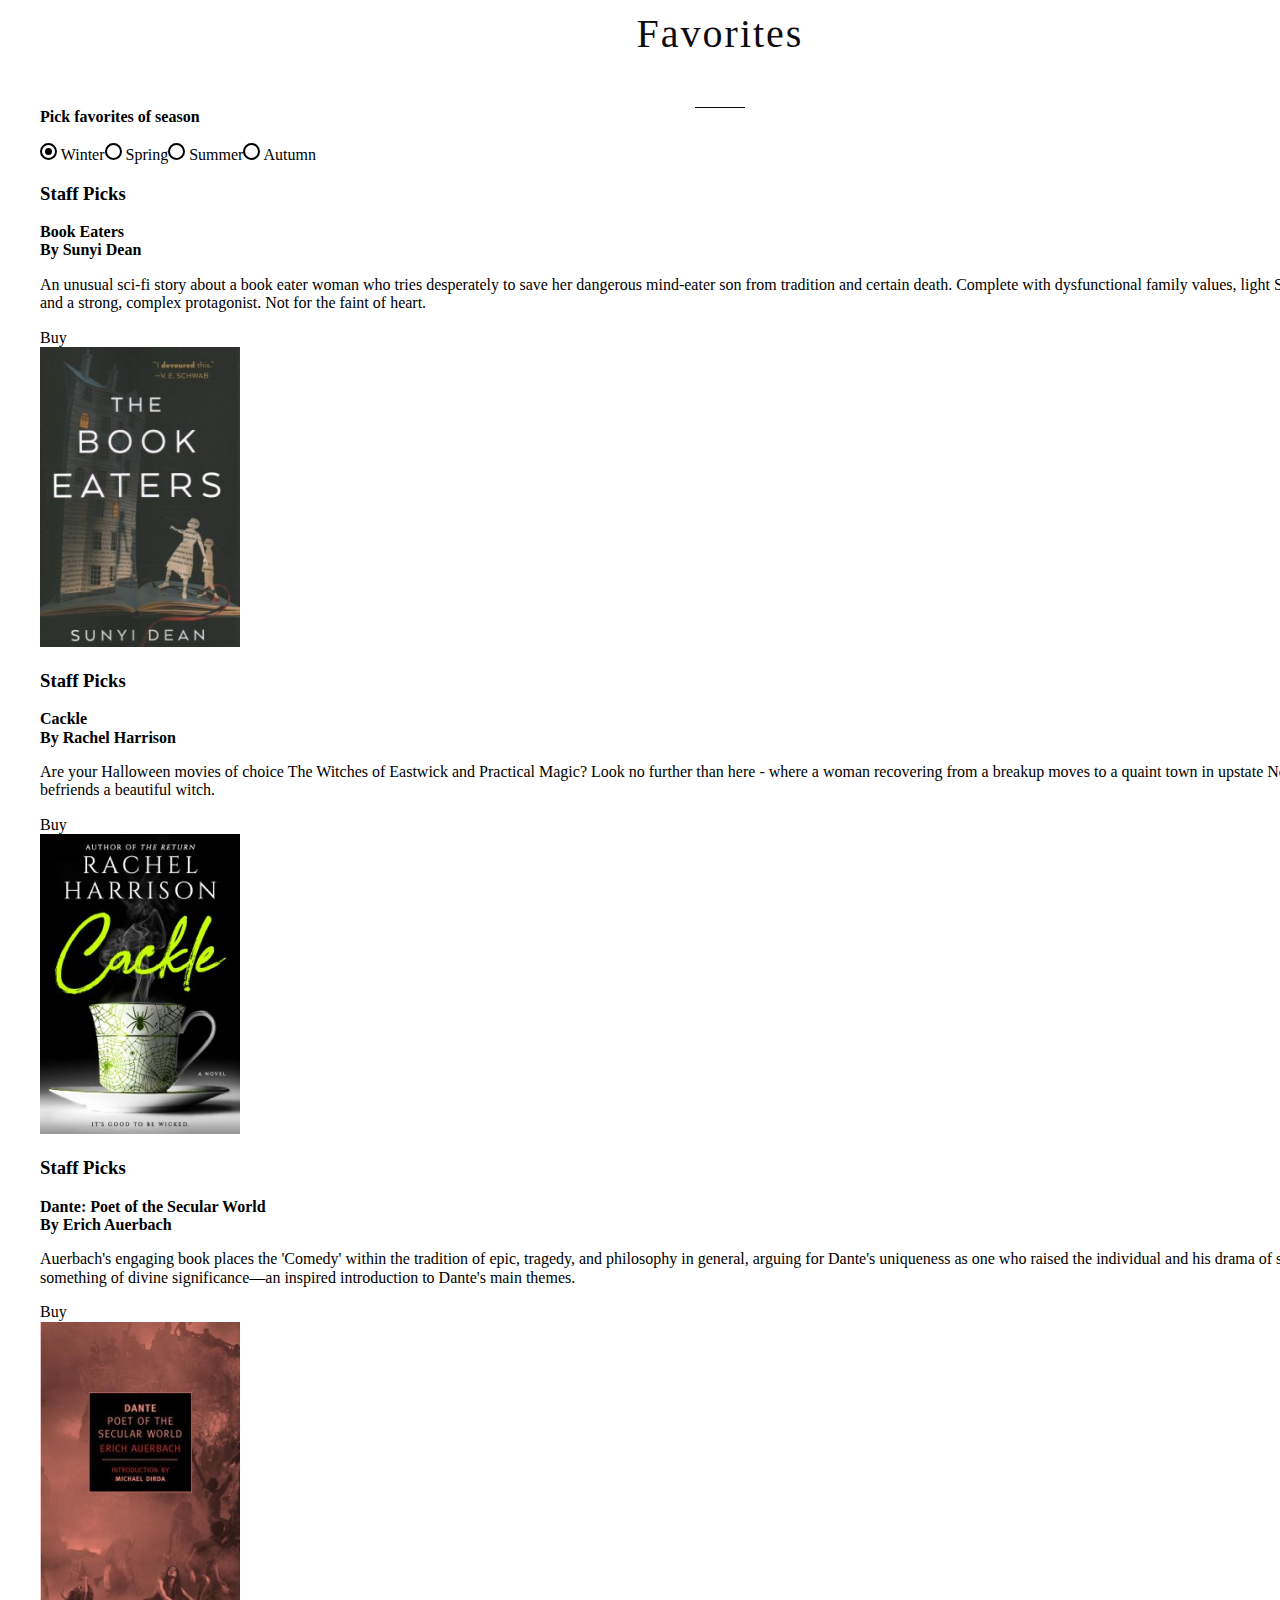
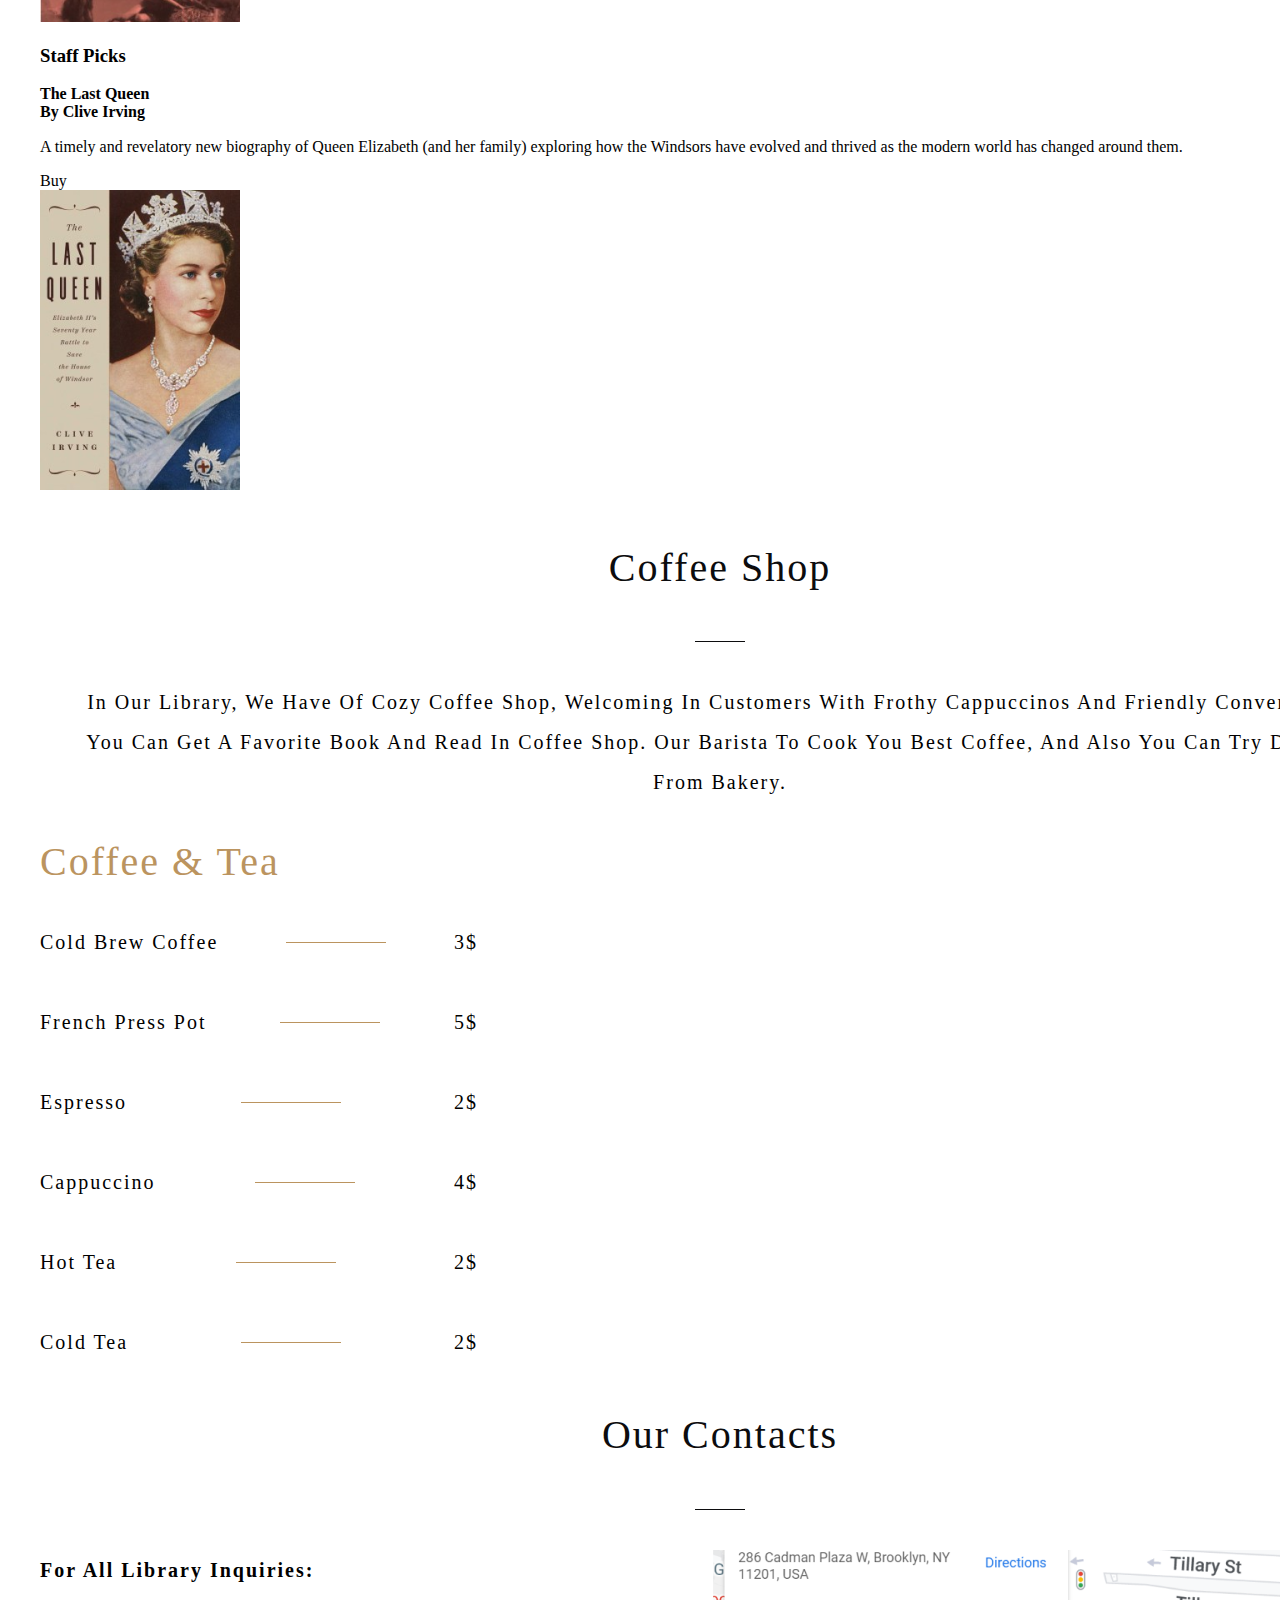
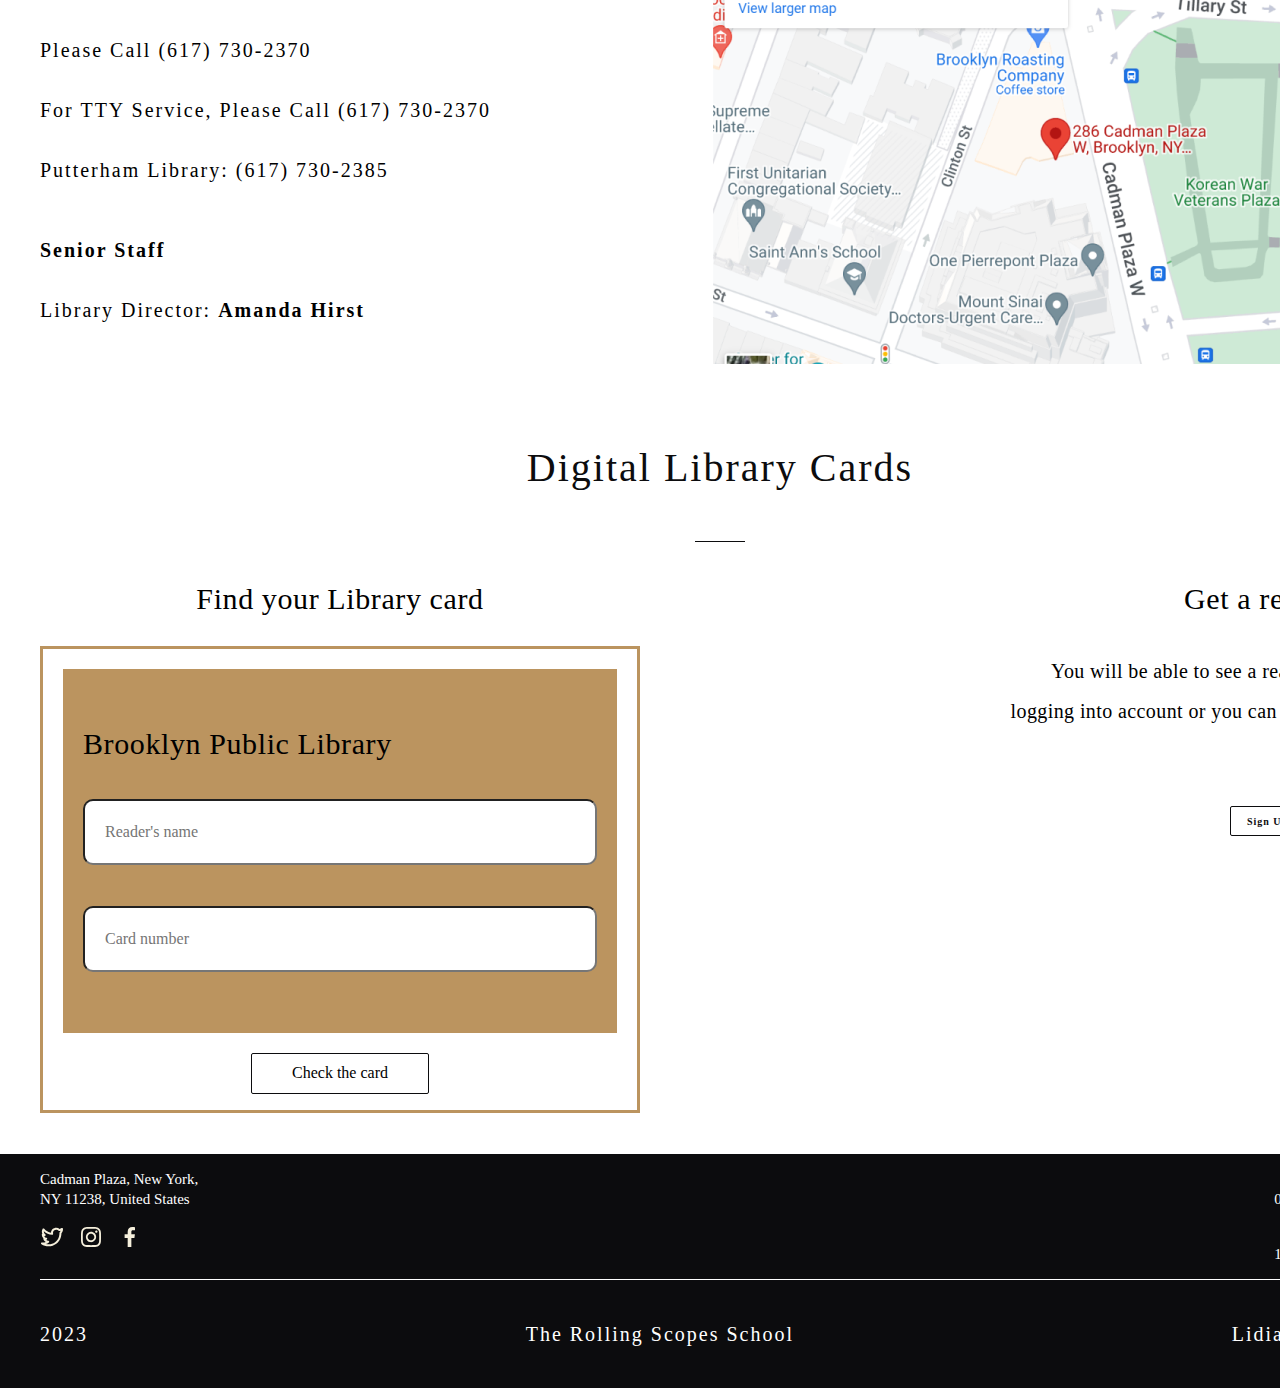
==== commit a167cec9: "feat: add basic page layout"" ====
--- a/library/index.html
+++ b/library/index.html
@@ -195,11 +195,11 @@
           Coffee shop
         </h2>
         <div class="section-line"></div>
-        <p class="section-coffee-shop-description">
-          In our library, we have of cozy coffee shop, welcoming in customers with frothy cappuccinos and friendly conversation.
-          you can get a favorite book and read in coffee shop. Our barista to cook you best coffee, and also you can try desserts
+        <div class="section-coffee-shop-description">
+          In our library, we have of cozy coffee shop, welcoming in customers with frothy cappuccinos and friendly conversation.<br>
+          you can get a favorite book and read in coffee shop. Our barista to cook you best coffee, and also you can try desserts<br>
           from bakery.
-        </p>
+        </div>
         <div class="section-coffee-shop-blocks">
           <div class="section-coffee-shop-blocks-section1">
             <div class="section-heading-coffeeshop">
@@ -207,22 +207,22 @@
             </div>
             <ul class="section-coffee-shop-blocks-items">
               <li class="section-coffee-shop-blocks-punkt">
-                <span class="">Cold Brew Coffee</span><div class="section-coffee-shop-blocks-punkt-line" style="background-color:#BB945F; width:100px; height:1px;"></div>3$
-              </li>
-              <li class="section-coffee-shop-blocks-punkt">
-                <span class="">French Press Pot</span><div class="section-coffee-shop-blocks-punkt-line"></div>5$
-              </li>
-              <li class="section-coffee-shop-blocks-punkt">
-                <span class="">Espresso</span><div class="section-coffee-shop-blocks-punkt-line"></div>2$
-              </li>
-              <li class="section-coffee-shop-blocks-punkt">
-                <span class="">Cappuccino</span><div class="section-coffee-shop-blocks-punkt-line"></div>4$
-              </li>
-              <li class="section-coffee-shop-blocks-punkt">
-                <span class="">Hot tea</span><div class="section-coffee-shop-blocks-punkt-line"></div>2$
-              </li>
-              <li class="section-coffee-shop-blocks-punkt">
-                <span class="">Cold tea</span><div class="section-coffee-shop-blocks-punkt-line"></div>2$
+                <span class="section-coffee-shop-blocks-punkt-name">Cold Brew Coffee</span><div class="section-coffee-shop-blocks-punkt-line"></div><div class="section-coffee-shop-blocks-punkt-price">3$</div>
+              </li>
+              <li class="section-coffee-shop-blocks-punkt">
+                <span class="section-coffee-shop-blocks-punkt-name">French Press Pot</span><div class="section-coffee-shop-blocks-punkt-line"></div><div class="section-coffee-shop-blocks-punkt-price"><div class="section-coffee-shop-blocks-punkt-price"><div class="section-coffee-shop-blocks-punkt-price">5$</div>
+              </li>
+              <li class="section-coffee-shop-blocks-punkt">
+                <span class="section-coffee-shop-blocks-punkt-name">Espresso</span><div class="section-coffee-shop-blocks-punkt-line"></div><div class="section-coffee-shop-blocks-punkt-price">2$</div>
+              </li>
+              <li class="section-coffee-shop-blocks-punkt">
+                <span class="section-coffee-shop-blocks-punkt-name">Cappuccino</span><div class="section-coffee-shop-blocks-punkt-line"></div><div class="section-coffee-shop-blocks-punkt-price">4$</div>
+              </li>
+              <li class="section-coffee-shop-blocks-punkt">
+                <span class="section-coffee-shop-blocks-punkt-name">Hot tea</span><div class="section-coffee-shop-blocks-punkt-line"></div><div class="section-coffee-shop-blocks-punkt-price">2$</div>
+              </li>
+              <li class="section-coffee-shop-blocks-punkt">
+                <span class="section-coffee-shop-blocks-punkt-name">Cold tea</span><div class="section-coffee-shop-blocks-punkt-line"></div><div class="section-coffee-shop-blocks-punkt-price">2$</div>
               </li>
             </ul>
           </div>
@@ -234,9 +234,9 @@
       <div class="container">
         <h2 class="section-heading">Our Contacts</h2>
         <div class="section-line"></div>
-        <div>
+        <div class="section-contacts-block">
           <div class="section-contacts-descriptio">
-            <div class="section-contacts-descriptio-title">
+            <div class="section-contacts-descriptio-title1">
               For all Library inquiries:
             </div>
             <div class="section-contacts-descriptio-item">
@@ -248,7 +248,7 @@
             <div class="section-contacts-descriptio-item">
               Putterham Library: (617) 730-2385
             </div>
-            <div class="section-contacts-descriptio-title">
+            <div class="section-contacts-descriptio-title2">
               Senior Staff
             </div>
             <div class="section-contacts-descriptio-item">
@@ -291,45 +291,45 @@
             You will be able to see a reader card after<br> logging into account or you can register a new<br> account
           </div>
           <div class="section-cards-blok-description-btns">
-            <a href="#">Sign Up</a> <a href="#">Log in</a>
+            <a class="section-cards-blok-btn" href="#">Sign Up</a> <a class="section-cards-blok-btn" href="#">Log in</a>
           </div>
         </div>
         </div>
       </div>
     </section>
   </main>
-  <footer>
+  <footer class="footer">
     <div class="container">
-      <div>
+      <div class="footer-block-top">
         <div>
-          <p> Cadman Plaza, New York,<br> NY 11238, United States</p>
+          <p class="footer-adres"> Cadman Plaza, New York,<br> NY 11238, United States</p>
           <div class="">
             <ul class="footer-social-list">
               <li class="footer-social-item">
-                <a class="footer-social-link">
-                  <span class="footer-social-icon"></span>
+                <a class="footer-social-link" href="#">
+                 <img src="img/tw.svg" alt="twiter">
                 </a>
               </li>
               <li class="footer-social-item">
-                <a class="footer-social-link">
-                  <span class="footer-social-icon"></span>
+                <a class="footer-social-link" href="#">
+                  <img src="img/in.svg" alt="instegram">
                 </a>
               </li>
               <li class="footer-social-item">
-                <a class="footer-social-link">
-                  <span class="footer-social-icon"></span>
+                <a class="footer-social-link" href="#">
+                 <img src="img/fc.svg" alt="ficebook">
                 </a>
               </li>
             </ul>
           </div>
         </div>
-        <div>
+        <div class="footer-work-time">
           <p>Mon - Fri<br> 08:00 am - 07:00 pm</p>
           <p>Sat - Sun<br> 10:00 am - 06:00 pm</p>
         </div>
       </div>
-      <div class="section-line" style="background-color:#0C0C0E; width:1400px; height:1px;"></div>
-      <div>2023<a href="https://rs.school/js-stage0/">The Rolling Scopes School</a><a href="https://github.com/Lidia-Anna/rsschool-cv.git">Lidia Parhomova</a></div>
+      <div class="section-footer-line"></div>
+      <div class="footer-block-bottom"><div class="footer-year-name">2023</div><a class="footer-rc" href="https://rs.school/js-stage0/">The Rolling Scopes School</a><a class="footer-year-name" href="https://github.com/Lidia-Anna/rsschool-cv.git">Lidia Parhomova</a></div>
     </div>
   </footer>
 </body>
--- a/library/css/style.css
+++ b/library/css/style.css
@@ -65,9 +65,16 @@
 }
 .section-heading{
   text-align: center;
-  margin: 0;
   padding-top: 20px;
   padding-bottom: 20px;
+  color: #0C0C0E;
+    font-family: Forum;
+    font-size: 40px;
+    font-style: normal;
+    font-weight: 400;
+    line-height: 40px;
+    letter-spacing: 2px;
+    text-transform: capitalize;
 }
 .section-line{
     background-color: #0C0C0E;
@@ -79,8 +86,15 @@
 .section-about-description{
       text-align: center;
       margin: 0;
-      padding-top: 20px;
+      padding-top: 40px;
       padding-bottom: 20px;
+      color: #000;
+        text-align: center;
+        font-family: Inter;
+        font-size: 20px;
+        font-style: normal;
+        font-weight: 400;
+        line-height: 40px;
 }
 .section-about-list{
   display: flex;
@@ -91,6 +105,8 @@
 .section-about-carusel{
   text-align: center;
   padding: 5px;
+  margin-top: 35px;
+  margin-bottom: 35px;
 }
 .section-about-item:not(:last-child){
   /*justify-content: space-between;*/
@@ -106,9 +122,77 @@
 }
 .section-favorites-radiobutons-list{
   display: flex;
+  padding: 0px;
+}
+.section-favorites-cards-list{
+  padding: 0px;
 }
 .section-2block{
   display: flex;
+  justify-content: space-between;
+  margin-bottom: 41px;
+}
+.section-coffee-shop-description{
+  color: #000;
+    text-align: center;
+    font-family: Inter;
+    font-size: 20px;
+    font-style: normal;
+    font-weight: 400;
+    line-height: 40px;
+    letter-spacing: 2px;
+    text-transform: capitalize;
+    margin-top: 40px;
+    margin-bottom: 40px;
+}
+.section-coffee-shop-blocks-section1{
+  max-width: 438px;
+}
+.section-heading-coffeeshop{
+  color: #BB945F;
+    font-family: Forum;
+    font-size: 40px;
+    font-style: normal;
+    font-weight: 400;
+    line-height: 40px;
+    letter-spacing: 2px;
+    text-transform: capitalize;
+}
+.section-coffee-shop-blocks-items{
+  padding: 0px;
+}
+.section-coffee-shop-blocks-punkt{
+  display: flex;
+  justify-content: space-between;
+  align-items:center;
+  margin-top: 40px;
+}
+.section-coffee-shop-blocks-punkt-price{
+  color: #000;
+    font-family: Forum;
+    font-size: 20px;
+    font-style: normal;
+    font-weight: 400;
+    line-height: 40px;
+    letter-spacing: 2px;
+    text-transform: capitalize;
+}
+.section-coffee-shop-blocks-punkt-name{
+  color: #000;
+    font-family: Inter;
+    font-size: 20px;
+    font-style: normal;
+    font-weight: 400;
+    line-height: 40px;
+    letter-spacing: 2px;
+    text-transform: capitalize;
+}
+.section-coffee-shop-blocks-punkt-line{
+    background-color: #BB945F;
+    width: 100px;
+    height: 1px;
+    margin-left: 60px;
+    margin-right: 60px;
 }
 .section-cards-blok-form-titel{
   color: #000;
@@ -122,6 +206,46 @@
     width: 600px;
     margin-bottom: 30px;
     margin-top: 40px;
+}
+.section-contacts-block{
+  display: flex;
+  justify-content: space-between;
+  margin-bottom: 60px;
+  margin-top: 40px;
+}
+.section-contacts-descriptio-title1{
+  color: #000;
+    font-family: Inter;
+    font-size: 20px;
+    font-style: normal;
+    font-weight: 700;
+    line-height: 40px;
+    letter-spacing: 2px;
+    text-transform: capitalize;
+    margin-bottom: 40px;
+}
+.section-contacts-descriptio-title2 {
+  color: #000;
+  font-family: Inter;
+  font-size: 20px;
+  font-style: normal;
+  font-weight: 700;
+  line-height: 40px;
+  letter-spacing: 2px;
+  text-transform: capitalize;
+  margin-top: 40px;
+  margin-bottom: 20px;
+}
+.section-contacts-descriptio-item{
+  color: #000;
+    font-family: Inter;
+    font-size: 20px;
+    font-style: normal;
+    font-weight: 400;
+    line-height: 40px;
+    letter-spacing: 2px;
+    text-transform: capitalize;
+    margin-bottom: 20px;
 }
 .form{
   border: 3px solid #BB945F;
@@ -165,4 +289,110 @@
 }
 .section-cards-blok-description{
   text-align: right;
+}
+.section-cards-blok-description-title{
+  color: #000;
+    font-family: Forum;
+    font-size: 30px;
+    font-style: normal;
+    font-weight: 400;
+    line-height: normal;
+    letter-spacing: 0.6px;
+    margin-top: 40px;
+    margin-bottom: 35px;
+}
+.section-cards-blok-description-text{
+  color: #000;
+    text-align: right;
+    font-family: Inter;
+    font-size: 20px;
+    font-style: normal;
+    font-weight: 400;
+    line-height: 40px;
+    letter-spacing: 0.4px;
+    margin-bottom: 35px;
+}
+.section-cards-blok-description-btns{
+  display: flex;
+  justify-content: flex-end;
+}
+.section-cards-blok-btn{
+    display: flex;
+      width: 75px;
+      height: 30px;
+      padding: 10px 0px;
+      justify-content: center;
+      align-items: center;
+      border-radius: 2px;
+        border: 1px solid #0C0C0E;
+        color: #0C0C0E;
+          text-align: center;
+          font-family: Inter;
+          font-size: 10px;
+          font-style: normal;
+          font-weight: 700;
+          line-height: normal;
+          letter-spacing: 1px;
+          margin-left: 20px;
+}
+.footer-block-top{
+  display: flex;
+  justify-content: space-between;
+}
+.footer-social-list{
+  padding: 0px;
+  display: flex;
+}
+.footer-adres{
+  color: #FFF;
+    font-family: Inter;
+    font-size: 15px;
+    font-style: normal;
+    font-weight: 400;
+    line-height: 20px;
+}
+.footer-work-time{
+  color: #FFF;
+    text-align: right;
+    font-family: Inter;
+    font-size: 15px;
+    font-style: normal;
+    font-weight: 400;
+    line-height: 20px;
+}
+.section-footer-line{
+  background-color: #FFF;
+    width: 100%;
+    height: 1px;
+}
+.footer-social-link{
+  margin-right: 15px;
+}
+.footer{
+  background-color: #0C0C0E;
+}
+.footer-block-bottom{
+  display: flex;
+  justify-content: space-between;
+  align-items:center;
+      padding-top: 44px;
+        padding-bottom: 44px;
+}
+.footer-year-name{
+  color: #FFF;
+    font-family: Inter;
+    font-size: 20px;
+    font-style: normal;
+    font-weight: 400;
+    line-height: 20px;
+    letter-spacing: 2px;
+}
+.footer-rc{
+  color: #FFF;
+    font-family: Inter;
+    font-size: 20px;
+    font-style: normal;
+    font-weight: 400;
+    line-height: 20px;
+    letter-spacing: 2px;
 }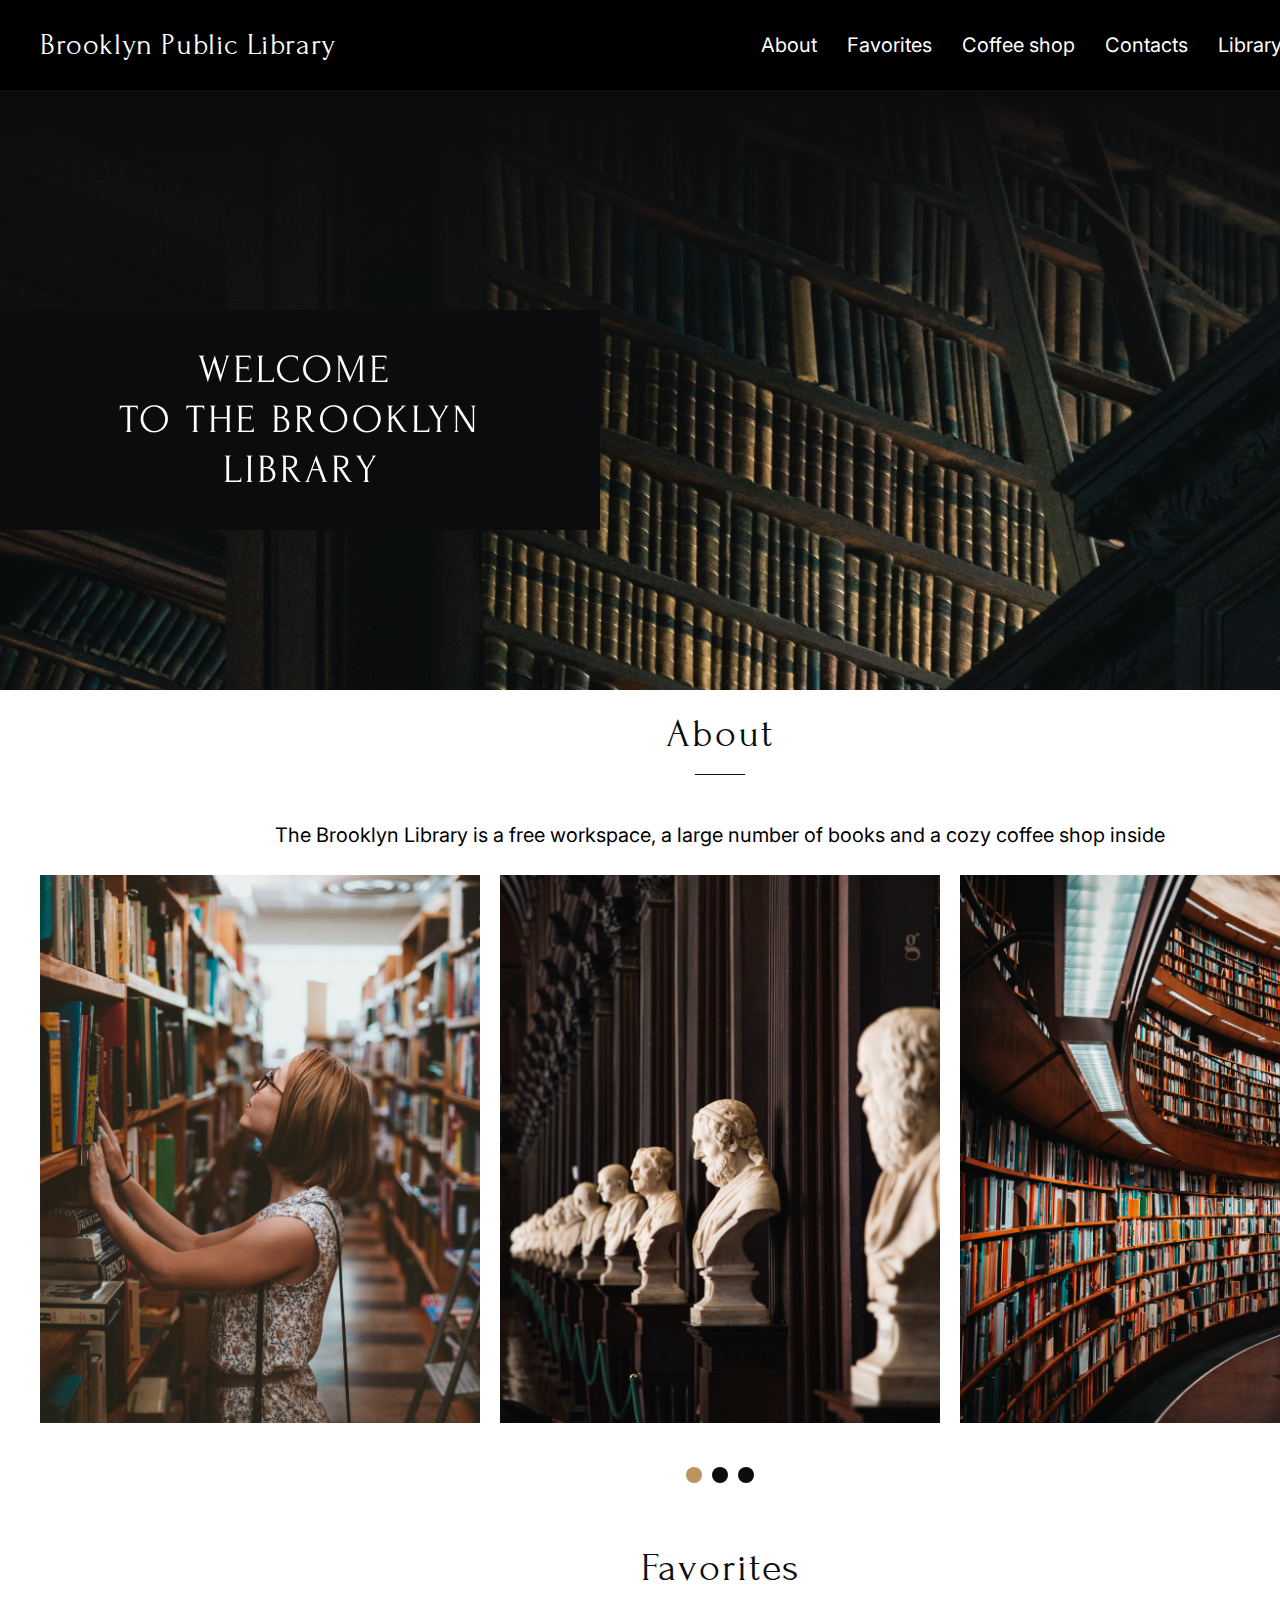
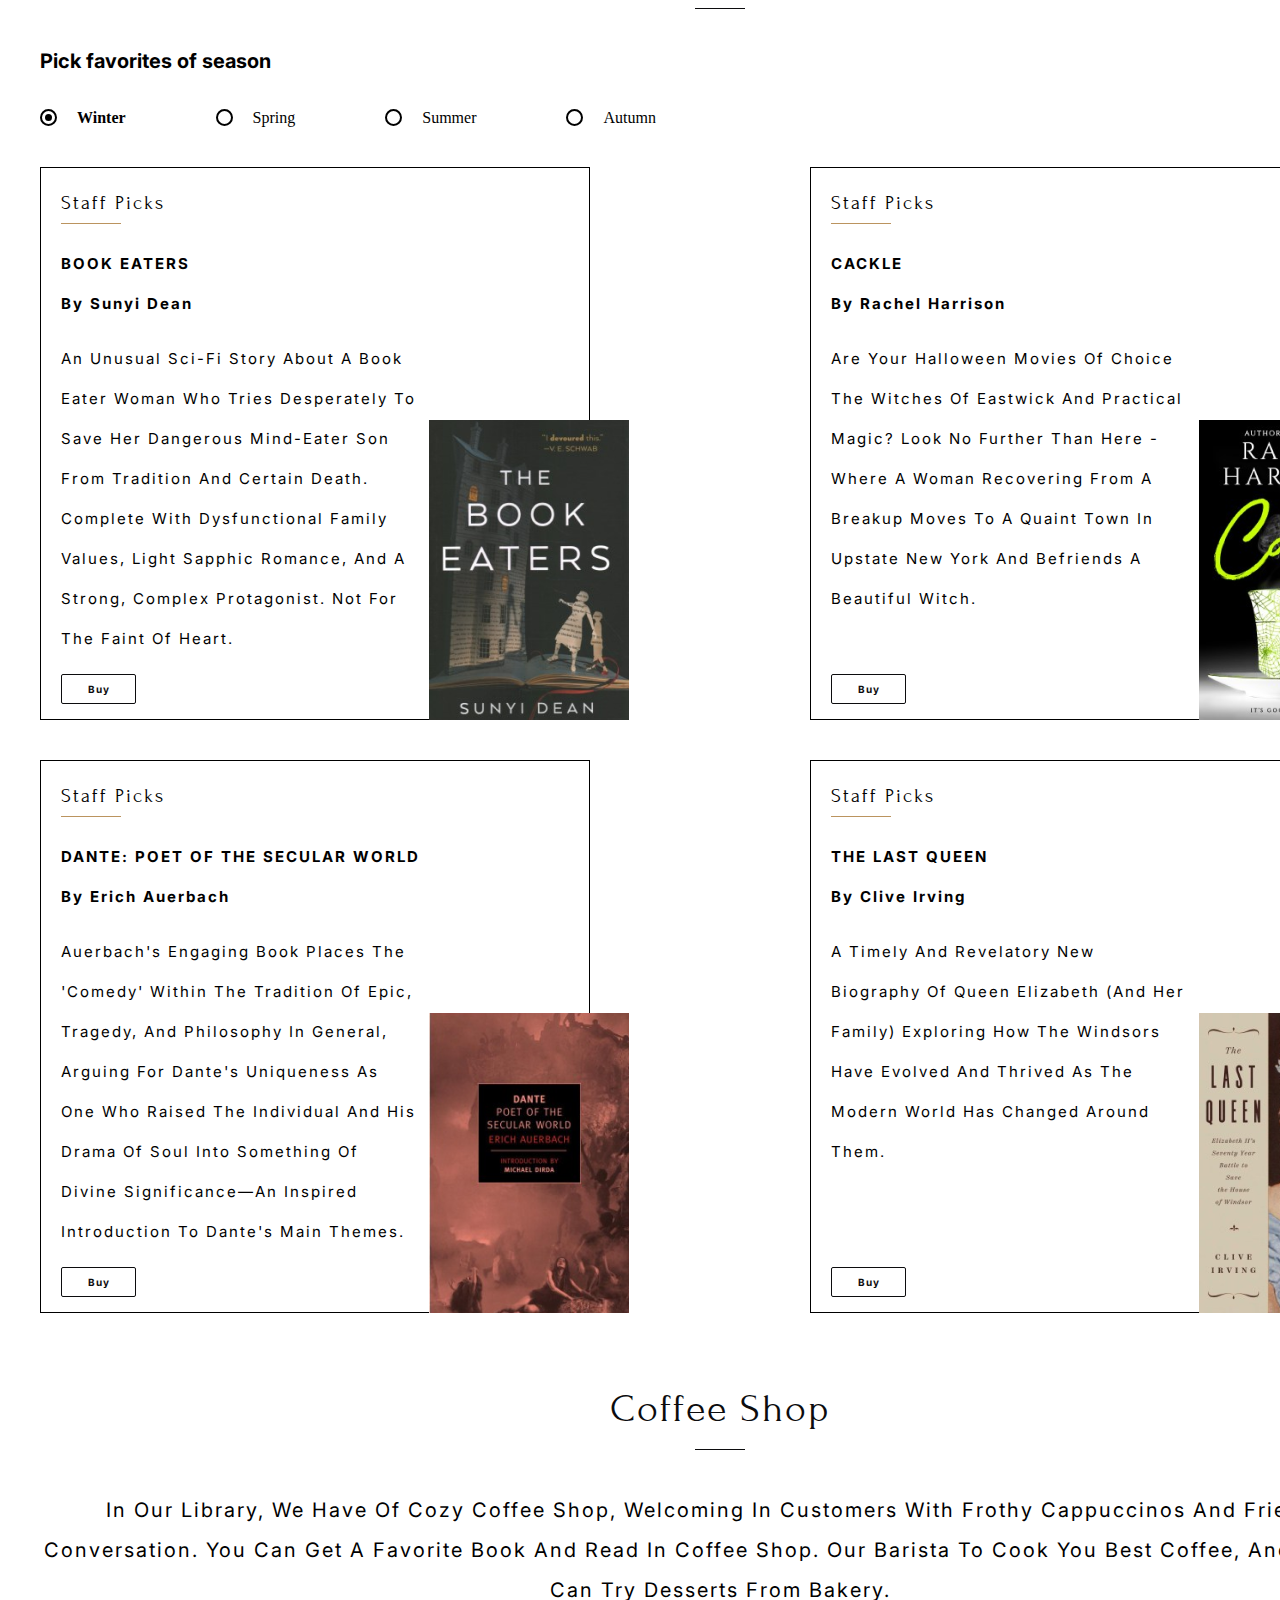
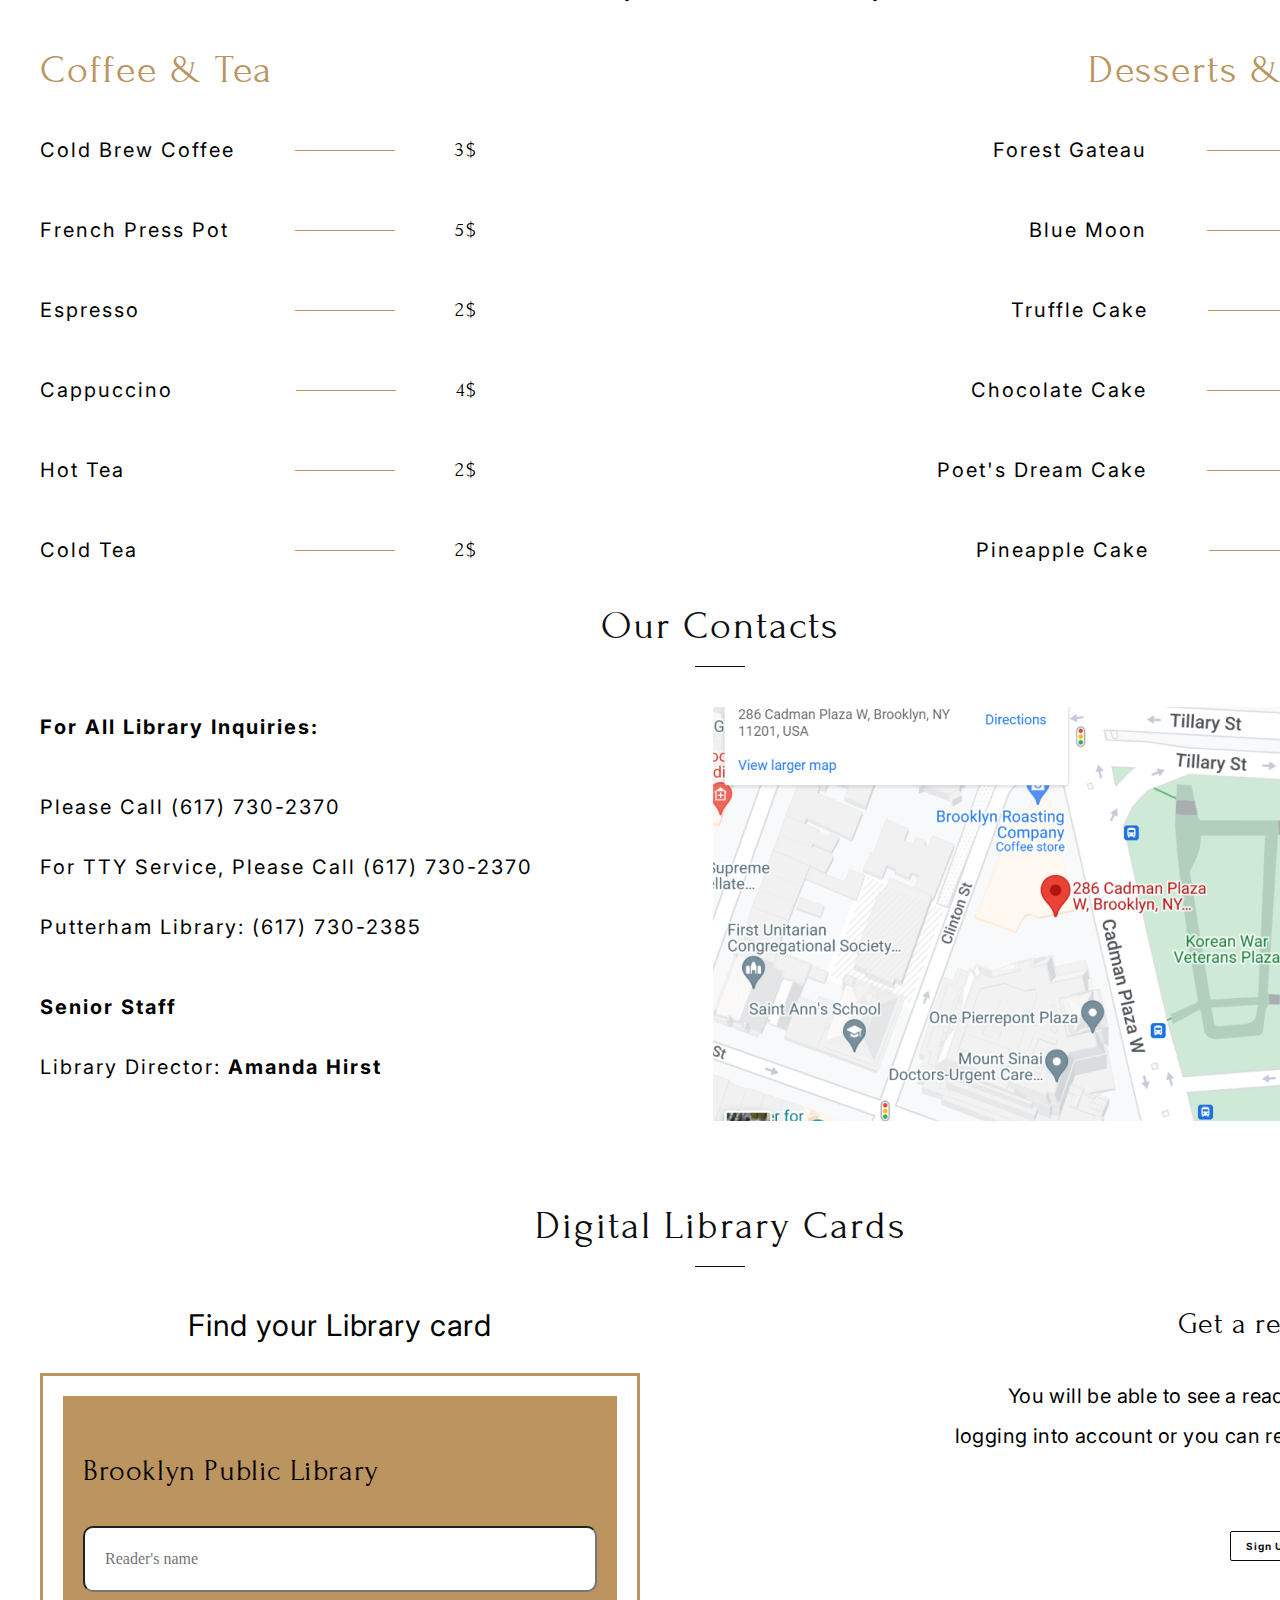
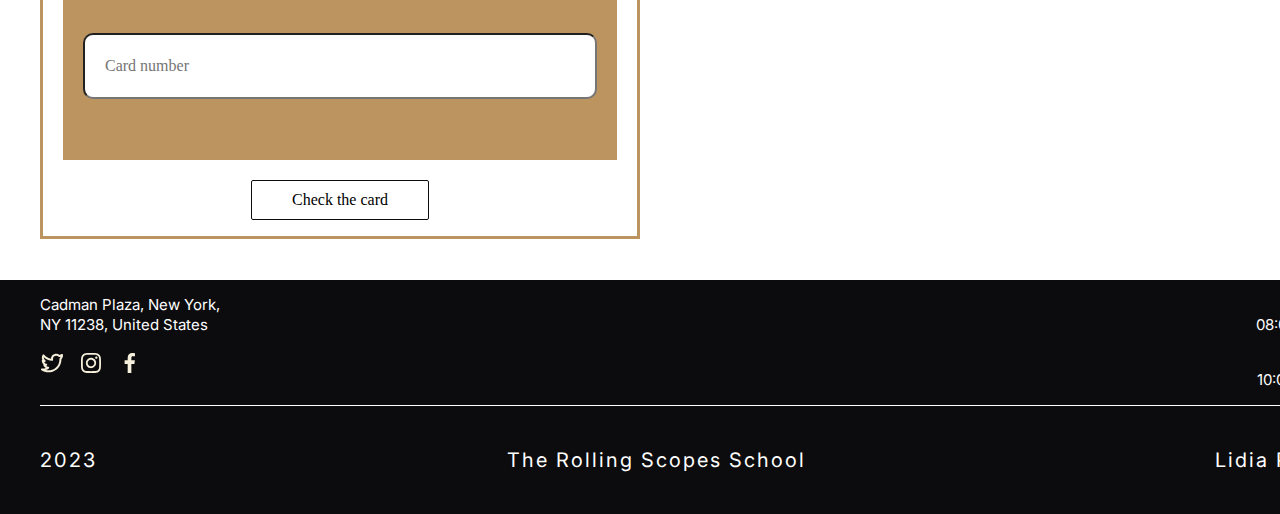
==== commit 6cc9818a: "feat: add finish lauoyt" ====
--- a/library/index.html
+++ b/library/index.html
@@ -7,6 +7,11 @@
   <title>Brooklyn Public Library</title>
   <link rel="stylesheet" href="css/normalize.css">
   <link rel="stylesheet" href="css/style.css">
+  <link rel="preconnect" href="https://fonts.googleapis.com">
+  <link rel="preconnect" href="https://fonts.gstatic.com" crossorigin>
+  <link
+    href="https://fonts.googleapis.com/css2?family=Forum&family=Inter:wght@400;700&family=Montserrat:wght@400;500;600;700&family=Roboto:wght@400;500;700&display=swap"
+    rel="stylesheet">
 </head>
 <body>
   <header class="header">
@@ -17,19 +22,19 @@
       <nav class="nav">
         <ul class="nav-list">
           <li class="nav-item">
-            <a href="" class="nav-link">About</a>
+            <a href="#about" class="nav-link">About</a>
           </li>
           <li class="nav-item">
-            <a href="" class="nav-link">Favorites</a>
+            <a href="#favorites" class="nav-link">Favorites</a>
           </li>
           <li class="nav-item">
-            <a href="" class="nav-link">Coffee shop</a>
+            <a href="#cofeshop" class="nav-link">Coffee shop</a>
           </li>
           <li class="nav-item">
-            <a href="" class="nav-link">Contacts</a>
+            <a href="#contacts" class="nav-link">Contacts</a>
           </li>
           <li class="nav-item">
-            <a href="" class="nav-link">Library Card</a>
+            <a href="#library" class="nav-link">Library Card</a>
           </li>
         </ul>
       </nav>
@@ -41,26 +46,26 @@
     </div>
   </header>
   <main>
-    <section class="section-welcome">
+    <section>
       <img src="img/Welcome.png" alt="welcome" class="welcome">
     </section>
 
     <section class="section-about">
       <div class="container">
-        <h2 class="section-heading">About</h2>
+        <h2 id="about" class="section-heading">About</h2>
         <div class="section-line"></div>
         <p class="section-about-description">
           The Brooklyn Library is a free workspace, a large number of books and a cozy coffee shop inside
         </p>
         <ul class="section-about-list">
           <li class="section-about-item">
-            <img class="section-about-img" src="img/image 1.png" alt="img1">
+            <img class="section-about-img" src="img/image1.png" alt="img1">
           </li>
           <li class="section-about-item">
-            <img class="section-about-img" src="img/image 2.png" alt="img2">
+            <img class="section-about-img" src="img/image2.png" alt="img2">
           </li>
           <li class="section-about-item">
-            <img class="section-about-img" src="img/image 3.png" alt="img3">
+            <img class="section-about-img" src="img/image3.png" alt="img3">
           </li>
         </ul>
         <div class="section-about-carusel">
@@ -75,32 +80,32 @@
 
     <section class="section-favorites">
       <div class="container">
-        <h2 class="section-heading">Favorites</h2>
+        <h2 id="favorites" class="section-heading">Favorites</h2>
         <div class="section-line"></div>
         <strong class="section-favorites-sub-titel">Pick favorites of season</strong>
         <div class="section-favorites-radiobutons">
           <ul class="section-favorites-radiobutons-list">
-            <li class="section-favorites-radiobutons-item">
-              <svg xmlns="http://www.w3.org/2000/svg" width="17" height="17" viewBox="0 0 17 17" fill="none">
+            <li class="section-favorites-radiobutons-item selected">
+              <svg class="radiobuton" xmlns="http://www.w3.org/2000/svg" width="17" height="17" viewBox="0 0 17 17" fill="none">
                 <circle cx="8.5" cy="8.5" r="7.5" stroke="black" stroke-width="2" />
                 <circle cx="8.5" cy="8.5" r="3.5" fill="black" />
               </svg>
               <span class="section-favorites-radiobutons-list-season">Winter</span>
             </li>
             <li class="section-favorites-radiobutons-item">
-              <svg xmlns="http://www.w3.org/2000/svg" width="17" height="17" viewBox="0 0 17 17" fill="none">
+              <svg class="radiobuton" xmlns="http://www.w3.org/2000/svg" width="17" height="17" viewBox="0 0 17 17" fill="none">
                 <circle cx="8.5" cy="8.5" r="7.5" stroke="black" stroke-width="2" />
               </svg>
               <span class="section-favorites-radiobutons-list-season">Spring</span>
             </li>
             <li class="section-favorites-radiobutons-item">
-              <svg xmlns="http://www.w3.org/2000/svg" width="17" height="17" viewBox="0 0 17 17" fill="none">
+              <svg class="radiobuton" xmlns="http://www.w3.org/2000/svg" width="17" height="17" viewBox="0 0 17 17" fill="none">
                 <circle cx="8.5" cy="8.5" r="7.5" stroke="black" stroke-width="2" />
               </svg>
               <span class="section-favorites-radiobutons-list-season">Summer</span>
             </li>
             <li class="section-favorites-radiobutons-item">
-              <svg xmlns="http://www.w3.org/2000/svg" width="17" height="17" viewBox="0 0 17 17" fill="none">
+              <svg class="radiobuton" xmlns="http://www.w3.org/2000/svg" width="17" height="17" viewBox="0 0 17 17" fill="none">
                 <circle cx="8.5" cy="8.5" r="7.5" stroke="black" stroke-width="2" />
               </svg>
               <span class="section-favorites-radiobutons-list-season">Autumn</span>
@@ -108,10 +113,10 @@
           </ul>
         </div>
         <div class="section-favorites-cards">
-          <div class="section-favorites-conteiner">
+          <div class="">
             <ul class="section-favorites-cards-list">
               <li class="section-favorites-cards-item">
-                <div class="">
+                <div class="section-favorites-cards-blok">
                   <h3 class="section-favorites-cards-item-heading">Staff Picks</h3>
                   <div class="section-favorites-cards-item-line"></div>
                   <strong class="section-favorites-cards-item-title">
@@ -122,14 +127,15 @@
                     tradition and certain death. Complete with dysfunctional family values, light Sapphic romance, and a strong, complex
                     protagonist. Not for the faint of heart.
                   </p>
-                  <div class="buton">
+                  <button class="section-favorites-cards-btn">
                     Buy
-                  </div>
-                </div>
-                <img src="img/book1.png" alt="book">
+                  </button>
+                  
+                </div>
+                <img class="section-favorites-cards-blok-img" src="img/book1.png" alt="book">
               </li>
               <li class="section-favorites-cards-item">
-                <div class="">
+                <div class="section-favorites-cards-blok">
                   <h3 class="section-favorites-cards-item-heading">Staff Picks</h3>
                   <div class="section-favorites-cards-item-line"></div>
                   <strong class="section-favorites-cards-item-title">
@@ -140,14 +146,14 @@
                     Are your Halloween movies of choice The Witches of Eastwick and Practical Magic? Look no further than here - where a
                     woman recovering from a breakup moves to a quaint town in upstate New York and befriends a beautiful witch.
                   </p>
-                  <div class="buton">
+                  <button class="section-favorites-cards-btn">
                     Buy
-                  </div>
-                </div>
-                <img src="img/book3.png" alt="book">
+                  </button>
+                </div>
+                <img class="section-favorites-cards-blok-img" src="img/book3.png" alt="book">
               </li>
               <li class="section-favorites-cards-item">
-                <div class="">
+                <div class="section-favorites-cards-blok">
                   <h3 class="section-favorites-cards-item-heading">Staff Picks</h3>
                   <div class="section-favorites-cards-item-line"></div>
                   <strong class="section-favorites-cards-item-title">
@@ -159,14 +165,14 @@
                     for Dante's uniqueness as one who raised the individual and his drama of soul into something of divine significance—an
                     inspired introduction to Dante's main themes.
                   </p>
-                  <div class="buton">
+                  <button class="section-favorites-cards-btn">
                     Buy
-                  </div>
-                </div>
-                <img src="img/book2.png" alt="book">
+                  </button>
+                </div>
+                <img class="section-favorites-cards-blok-img" src="img/book2.png" alt="book">
               </li>
               <li class="section-favorites-cards-item">
-                <div class="">
+                <div class="section-favorites-cards-blok">
                   <h3 class="section-favorites-cards-item-heading">Staff Picks</h3>
                   <div class="section-favorites-cards-item-line"></div>
                   <strong class="section-favorites-cards-item-title">
@@ -177,11 +183,11 @@
                     A timely and revelatory new biography of Queen Elizabeth (and her family) exploring how the Windsors have evolved and
                     thrived as the modern world has changed around them.
                   </p>
-                  <div class="buton-hower">
+                  <button class="section-favorites-cards-btn">
                     Buy
-                  </div>
-                </div>
-                <img src="img/book4.png" alt="book">
+                  </button>
+                </div>
+                <img class="section-favorites-cards-blok-img" src="img/book4.png" alt="book">
               </li>
             </ul>
           </div>
@@ -191,38 +197,111 @@
 
     <section class="section-coffee-shop">
       <div class="container">
-        <h2 class="section-heading">
+        <h2 id="cofeshop" class="section-heading">
           Coffee shop
         </h2>
         <div class="section-line"></div>
         <div class="section-coffee-shop-description">
-          In our library, we have of cozy coffee shop, welcoming in customers with frothy cappuccinos and friendly conversation.<br>
-          you can get a favorite book and read in coffee shop. Our barista to cook you best coffee, and also you can try desserts<br>
+          In our library, we have of cozy coffee shop, welcoming in customers with frothy cappuccinos and friendly conversation.
+          you can get a favorite book and read in coffee shop. Our barista to cook you best coffee, and also you can try desserts
           from bakery.
         </div>
         <div class="section-coffee-shop-blocks">
           <div class="section-coffee-shop-blocks-section1">
             <div class="section-heading-coffeeshop">
-              Coffee & Tea
+              Coffee &amp; Tea
             </div>
             <ul class="section-coffee-shop-blocks-items">
               <li class="section-coffee-shop-blocks-punkt">
-                <span class="section-coffee-shop-blocks-punkt-name">Cold Brew Coffee</span><div class="section-coffee-shop-blocks-punkt-line"></div><div class="section-coffee-shop-blocks-punkt-price">3$</div>
-              </li>
-              <li class="section-coffee-shop-blocks-punkt">
-                <span class="section-coffee-shop-blocks-punkt-name">French Press Pot</span><div class="section-coffee-shop-blocks-punkt-line"></div><div class="section-coffee-shop-blocks-punkt-price"><div class="section-coffee-shop-blocks-punkt-price"><div class="section-coffee-shop-blocks-punkt-price">5$</div>
-              </li>
-              <li class="section-coffee-shop-blocks-punkt">
-                <span class="section-coffee-shop-blocks-punkt-name">Espresso</span><div class="section-coffee-shop-blocks-punkt-line"></div><div class="section-coffee-shop-blocks-punkt-price">2$</div>
-              </li>
-              <li class="section-coffee-shop-blocks-punkt">
-                <span class="section-coffee-shop-blocks-punkt-name">Cappuccino</span><div class="section-coffee-shop-blocks-punkt-line"></div><div class="section-coffee-shop-blocks-punkt-price">4$</div>
-              </li>
-              <li class="section-coffee-shop-blocks-punkt">
-                <span class="section-coffee-shop-blocks-punkt-name">Hot tea</span><div class="section-coffee-shop-blocks-punkt-line"></div><div class="section-coffee-shop-blocks-punkt-price">2$</div>
-              </li>
-              <li class="section-coffee-shop-blocks-punkt">
-                <span class="section-coffee-shop-blocks-punkt-name">Cold tea</span><div class="section-coffee-shop-blocks-punkt-line"></div><div class="section-coffee-shop-blocks-punkt-price">2$</div>
+                <span class="section-coffee-shop-blocks-punkt-name">Cold Brew Coffee</span>
+                <div class="section-coffee-shop-blocks-punkt-blok-lp">
+                  <div class="section-coffee-shop-blocks-punkt-line"></div>
+                  <div class="section-coffee-shop-blocks-punkt-price">3$</div>
+                </div>
+              </li>
+              <li class="section-coffee-shop-blocks-punkt">
+                <span class="section-coffee-shop-blocks-punkt-name">French Press Pot</span>
+                <div class="section-coffee-shop-blocks-punkt-blok-lp">
+                  <div class="section-coffee-shop-blocks-punkt-line"></div>
+                  <div class="section-coffee-shop-blocks-punkt-price">5$</div>
+                </div>
+              </li>
+              <li class="section-coffee-shop-blocks-punkt">
+                <span class="section-coffee-shop-blocks-punkt-name">Espresso</span>
+                <div class="section-coffee-shop-blocks-punkt-blok-lp">
+                  <div class="section-coffee-shop-blocks-punkt-line"></div>
+                  <div class="section-coffee-shop-blocks-punkt-price">2$</div>
+                </div>
+              </li>
+              <li class="section-coffee-shop-blocks-punkt">
+                <span class="section-coffee-shop-blocks-punkt-name">Cappuccino</span>
+                <div class="section-coffee-shop-blocks-punkt-blok-lp">
+                  <div class="section-coffee-shop-blocks-punkt-line"></div>
+                  <div class="section-coffee-shop-blocks-punkt-price">4$</div>
+                </div>
+              </li>
+              <li class="section-coffee-shop-blocks-punkt">
+                <span class="section-coffee-shop-blocks-punkt-name">Hot tea</span>
+                <div class="section-coffee-shop-blocks-punkt-blok-lp">
+                  <div class="section-coffee-shop-blocks-punkt-line"></div>
+                  <div class="section-coffee-shop-blocks-punkt-price">2$</div>
+                </div>
+              </li>
+              <li class="section-coffee-shop-blocks-punkt">
+                <span class="section-coffee-shop-blocks-punkt-name">Cold tea</span>
+                <div class="section-coffee-shop-blocks-punkt-blok-lp">
+                  <div class="section-coffee-shop-blocks-punkt-line"></div>
+                  <div class="section-coffee-shop-blocks-punkt-price">2$</div>
+                </div>
+              </li>
+            </ul>
+          </div>
+          <div class="section-coffee-shop-blocks-section2">
+            <div class="section-heading-coffeeshop">
+              Desserts &amp; Cakes
+            </div>
+            <ul class="section-coffee-shop-blocks-items">
+              <li class="section-coffee-shop-blocks-punkt">
+                <span class="section-coffee-shop-blocks-punkt-name">Forest Gateau</span>
+                <div class="section-coffee-shop-blocks-punkt-blok-lp">
+                  <div class="section-coffee-shop-blocks-punkt-line"></div>
+                  <div class="section-coffee-shop-blocks-punkt-price">16$</div>
+                </div>
+              </li>
+              <li class="section-coffee-shop-blocks-punkt">
+                <span class="section-coffee-shop-blocks-punkt-name">Blue Moon</span>
+                <div class="section-coffee-shop-blocks-punkt-blok-lp">
+                  <div class="section-coffee-shop-blocks-punkt-line"></div>
+                  <div class="section-coffee-shop-blocks-punkt-price">16$</div>
+                </div>
+              </li>
+              <li class="section-coffee-shop-blocks-punkt">
+                <span class="section-coffee-shop-blocks-punkt-name">Truffle Cake</span>
+                <div class="section-coffee-shop-blocks-punkt-blok-lp">
+                  <div class="section-coffee-shop-blocks-punkt-line"></div>
+                  <div class="section-coffee-shop-blocks-punkt-price">15$</div>
+                </div>
+              </li>
+              <li class="section-coffee-shop-blocks-punkt">
+                <span class="section-coffee-shop-blocks-punkt-name">Chocolate Cake</span>
+                <div class="section-coffee-shop-blocks-punkt-blok-lp">
+                  <div class="section-coffee-shop-blocks-punkt-line"></div>
+                  <div class="section-coffee-shop-blocks-punkt-price">18$</div>
+                </div>
+              </li>
+              <li class="section-coffee-shop-blocks-punkt">
+                <span class="section-coffee-shop-blocks-punkt-name">Poet&apos;s Dream Cake</span>
+                <div class="section-coffee-shop-blocks-punkt-blok-lp">
+                  <div class="section-coffee-shop-blocks-punkt-line"></div>
+                  <div class="section-coffee-shop-blocks-punkt-price">16$</div>
+                </div>
+              </li>
+              <li class="section-coffee-shop-blocks-punkt">
+                <span class="section-coffee-shop-blocks-punkt-name">Pineapple Cake</span>
+                <div class="section-coffee-shop-blocks-punkt-blok-lp">
+                  <div class="section-coffee-shop-blocks-punkt-line"></div>
+                  <div class="section-coffee-shop-blocks-punkt-price">14$</div>
+                </div>
               </li>
             </ul>
           </div>
@@ -232,18 +311,18 @@
 
     <section class="section-contacts">
       <div class="container">
-        <h2 class="section-heading">Our Contacts</h2>
+        <h2 id="contacts" class="section-heading">Our Contacts</h2>
         <div class="section-line"></div>
         <div class="section-contacts-block">
           <div class="section-contacts-descriptio">
             <div class="section-contacts-descriptio-title1">
               For all Library inquiries:
             </div>
-            <div class="section-contacts-descriptio-item">
-              Please call (617) 730-2370
-            </div>
-            <div class="section-contacts-descriptio-item">
-              For TTY service, please call (617) 730-2370
+            <div class="section-contacts-descriptio-item"><a href="tel:6177302370">
+              Please call (617) 730-2370</a>
+            </div>
+            <div class="section-contacts-descriptio-item"><a href="tel:6177302370">
+              For TTY service, please call (617) 730-2370</a>
             </div>
             <div class="section-contacts-descriptio-item">
               Putterham Library: (617) 730-2385
@@ -252,7 +331,7 @@
               Senior Staff
             </div>
             <div class="section-contacts-descriptio-item">
-              Library Director: <strong> Amanda Hirst</strong>
+              Library Director: <strong><a href="mailto:amandaHirst@gmail.com">Amanda Hirst</a></strong>
             </div>
           </div>
           <div class="section-contacts-map">
@@ -263,7 +342,7 @@
     </section>
     <section class="section-cards">
       <div class="container">
-        <h2 class="section-heading">
+        <h2 id="library" class="section-heading">
           Digital Library Cards
         </h2>
         <div class="section-line"></div>
@@ -272,7 +351,7 @@
           <div class="section-cards-blok-form-titel">
             Find your Library card</div>
           <div class="section-cards-blok-form">
-            <form action="" class="form">
+            <form action="#" class="form">
               <div class="form-block-input">
                 <p class="form-title">Brooklyn Public Library</p>
                 <p><input name="login" placeholder="Reader's name " class="form-control"></p>
@@ -291,7 +370,7 @@
             You will be able to see a reader card after<br> logging into account or you can register a new<br> account
           </div>
           <div class="section-cards-blok-description-btns">
-            <a class="section-cards-blok-btn" href="#">Sign Up</a> <a class="section-cards-blok-btn" href="#">Log in</a>
+            <button class="section-cards-blok-btn">Sign Up</button> <button class="section-cards-blok-btn">Log in</button>
           </div>
         </div>
         </div>
--- a/library/css/style.css
+++ b/library/css/style.css
@@ -58,10 +58,7 @@
     font-style: normal;
     font-weight: 400;
     line-height: 50px;
-}
-/*About*/
-.section-about{
-
+    cursor: pointer;
 }
 .section-heading{
   text-align: center;
@@ -75,13 +72,15 @@
     line-height: 40px;
     letter-spacing: 2px;
     text-transform: capitalize;
+    margin: 0px;
 }
 .section-line{
-    background-color: #0C0C0E;
+    border-bottom: #0C0C0E solid 1px;
     width: 50px;
     height: 1px;
     text-align: center;
     margin: auto;
+
 }
 .section-about-description{
       text-align: center;
@@ -116,16 +115,132 @@
 /*Favorites */
 .section-favorites-sub-titel{
   text-align: left;
-    margin: 0;
-    padding-top: 20px;
+    padding-top: 40px;
     padding-bottom: 20px;
-}
-.section-favorites-radiobutons-list{
+    color: #000;
+      font-family: Inter;
+      font-size: 20px;
+      font-style: normal;
+      font-weight: 700;
+      line-height: normal;
+          display: block;
+}
+.radiobuton{
+  margin-right: 20px;
+}
+.section-favorites-radiobutons-list-season{
+  margin-right: 90px;
+}
+.section-favorites-radiobutons-list {
   display: flex;
   padding: 0px;
+}
+.section-favorites-radiobutons-list li.selected{
+  font-weight: bold;
+}
+.section-favorites-radiobutons-list li{
+  display: flex;
+  align-items: center;
+
 }
 .section-favorites-cards-list{
   padding: 0px;
+  display: flex;
+  justify-content: space-between;
+  flex-wrap: wrap;
+}
+.section-favorites-cards-item{
+  border: 1px solid #000;
+    background: #FFF;
+    width: 550px;
+      padding-left: 20px;
+      padding-top: 15px;
+      padding-bottom: 15px;
+        position: relative;
+        margin-bottom: 40px;
+        margin-right: 40px;
+
+}
+.section-favorites-cards{
+  margin-top: 40px;
+}
+.section-favorites-cards-item-heading{
+  margin: 0;
+  color: #000;
+    font-family: Forum;
+    font-size: 20px;
+    font-style: normal;
+    font-weight: 400;
+    line-height: 40px;
+    letter-spacing: 2px;
+    text-transform: capitalize;
+}
+.section-favorites-cards-item-line{
+    background-color: #BB945F;
+width: 60px;
+  height: 1px;
+      text-align: center;
+      margin-bottom: 20px;
+}
+.section-favorites-cards-item-title{
+  color: #000;
+    font-family: Inter;
+    font-size: 15px;
+    font-style: normal;
+    font-weight: 700;
+    line-height: 40px;
+    letter-spacing: 2px;
+}
+.upercase{
+      text-transform: uppercase;
+}
+.section-favorites-cards-item-description{
+  color: #000;
+  width: 355px;
+    font-family: Inter;
+    font-size: 15px;
+    font-style: normal;
+    font-weight: 400;
+    line-height: 40px;
+    letter-spacing: 2px;
+    text-transform: capitalize;
+    margin-bottom: 45px;
+}
+.section-favorites-cards-btn{
+  width: 75px;
+    height: 30px;
+    flex-shrink: 0;
+    border-radius: 2px;
+      border: 1px solid #0C0C0E;
+      background-color:#FFF;
+      position: absolute;
+      left: 20px;
+      bottom: 15px;
+      color: #0C0C0E;
+        text-align: center;
+        font-family: Inter;
+        font-size: 10px;
+        font-style: normal;
+        font-weight: 700;
+        line-height: normal;
+        letter-spacing: 1px;
+        cursor: pointer;
+}
+.section-favorites-cards-btn:hover{
+  border-radius: 2px;
+    border: 1px solid #BB945F;
+    color: #BB945F;
+      text-align: center;
+      font-family: Inter;
+      font-size: 10px;
+      font-style: normal;
+      font-weight: 700;
+      line-height: normal;
+}
+.section-favorites-cards-blok-img{
+  position: absolute;
+  right: -40px;
+  bottom: -1px;
 }
 .section-2block{
   display: flex;
@@ -142,11 +257,18 @@
     line-height: 40px;
     letter-spacing: 2px;
     text-transform: capitalize;
-    margin-top: 40px;
+    padding-top: 40px;
     margin-bottom: 40px;
 }
+.section-coffee-shop-blocks{
+  display: flex;
+  justify-content: space-between;
+}
 .section-coffee-shop-blocks-section1{
-  max-width: 438px;
+  max-width: 482px;
+}
+.section-coffee-shop-blocks-section2 {
+  max-width: 482px;
 }
 .section-heading-coffeeshop{
   color: #BB945F;
@@ -194,6 +316,19 @@
     margin-left: 60px;
     margin-right: 60px;
 }
+.section-coffee-shop-blocks-punkt-blok-lp{
+  display: flex;
+  align-items:center;
+}
+.section-coffee-shop-blocks-section2 .section-heading-coffeeshop{
+  text-align: right;
+}
+.section-coffee-shop-blocks-section2 .section-coffee-shop-blocks-punkt{
+  display: inline-block;
+  display: flex;
+  justify-content: flex-end;
+}
+
 .section-cards-blok-form-titel{
   color: #000;
     font-family: Inter;
@@ -283,6 +418,11 @@
     padding: 10px 40px;
     text-align: center;
     background: #FFF;
+    cursor: pointer;
+}
+.form-btm:hover{
+      border: 1px solid #BB945F;
+        color: #BB945F;
 }
 .form-btn-block{
   text-align: center;
@@ -334,6 +474,11 @@
           line-height: normal;
           letter-spacing: 1px;
           margin-left: 20px;
+          background-color:#FFF;
+}
+.section-cards-blok-btn:hover{
+border: 1px solid #BB945F;
+  color: #BB945F;
 }
 .footer-block-top{
   display: flex;
@@ -387,6 +532,9 @@
     line-height: 20px;
     letter-spacing: 2px;
 }
+a{
+  color: #000;
+}
 .footer-rc{
   color: #FFF;
     font-family: Inter;
